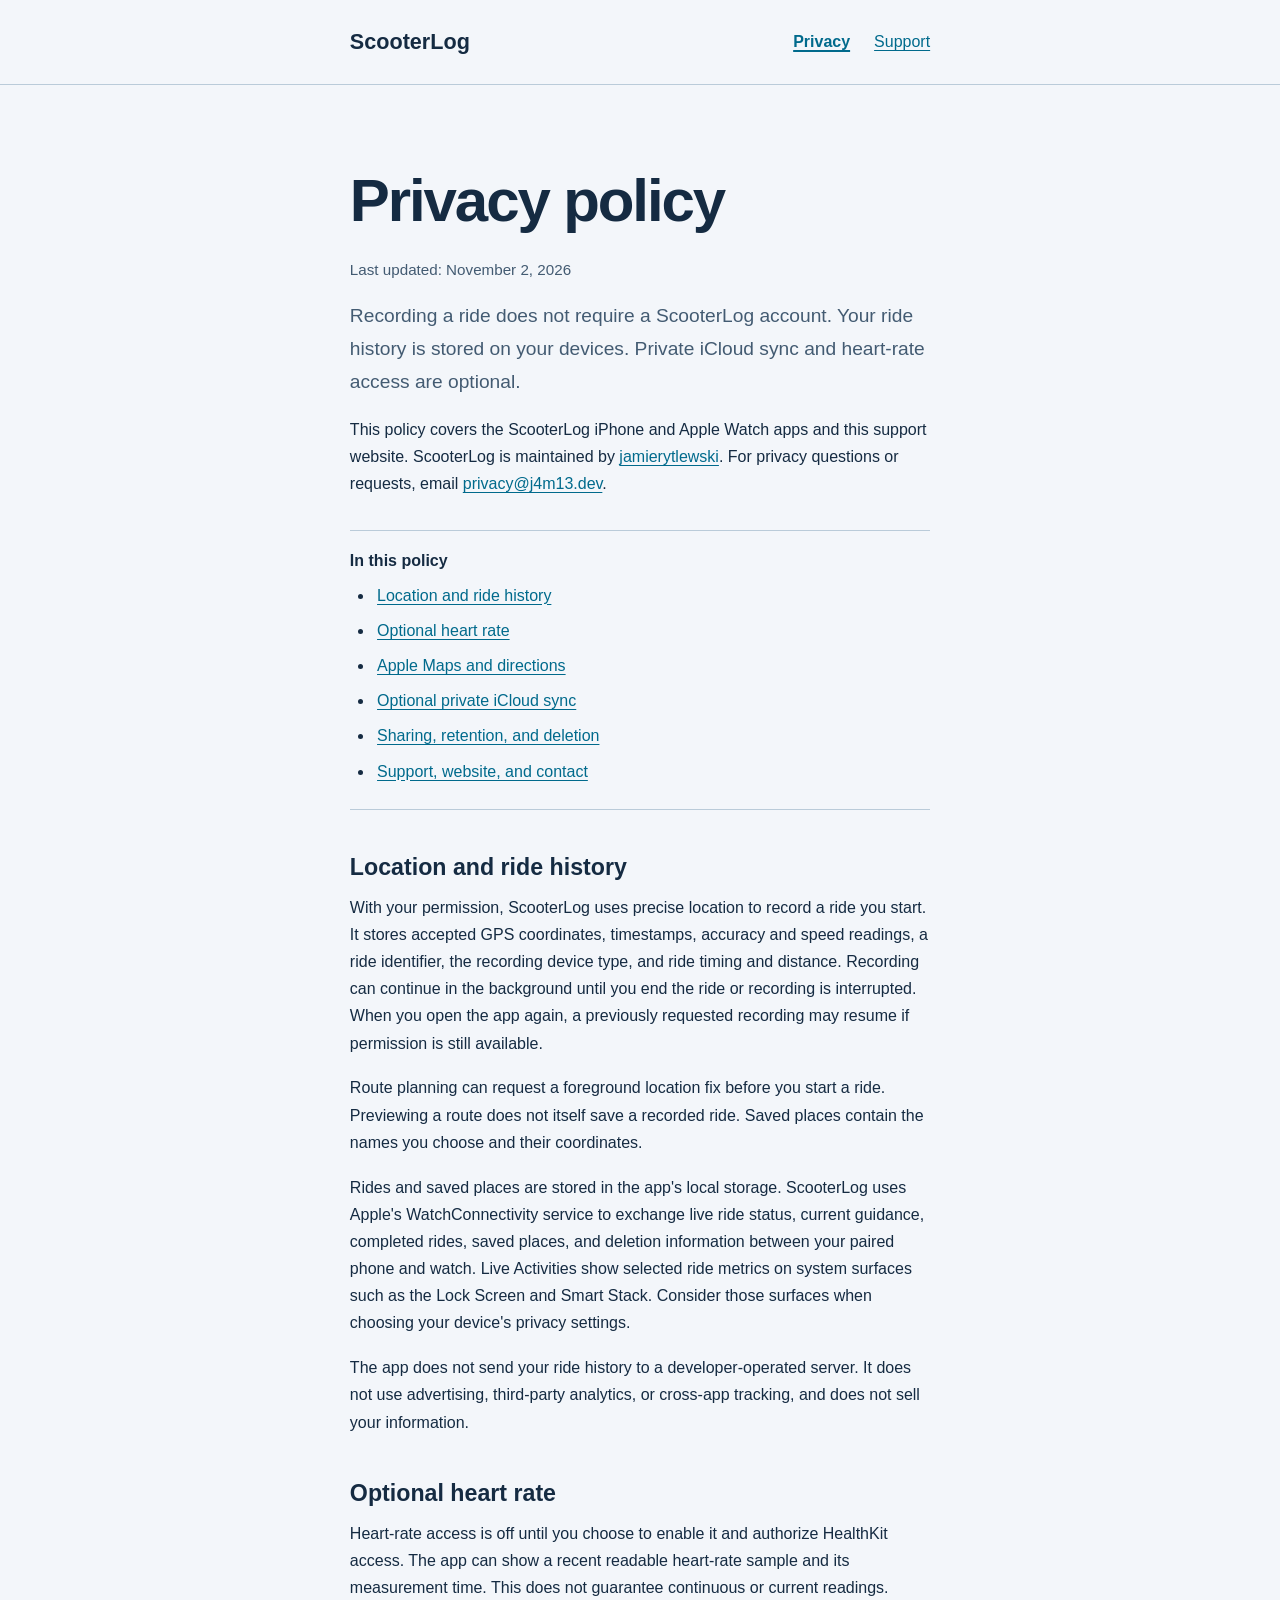
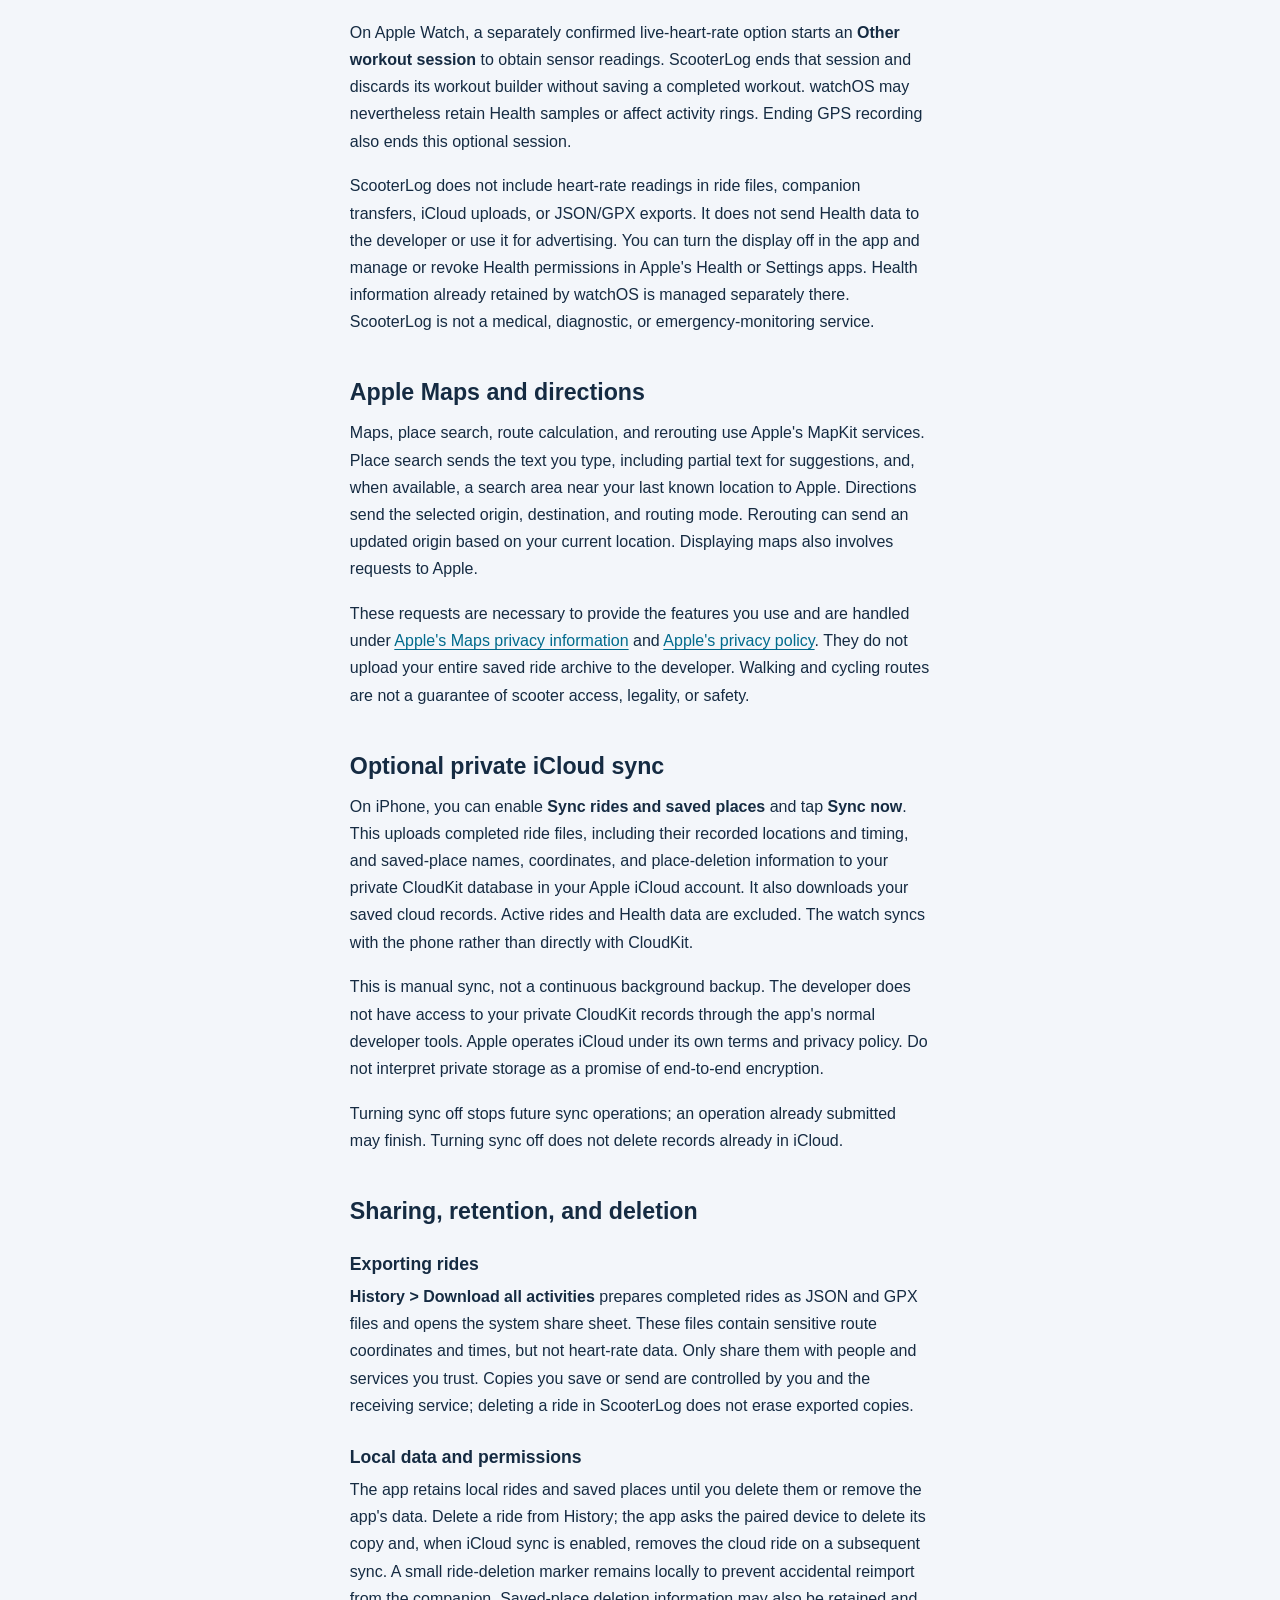
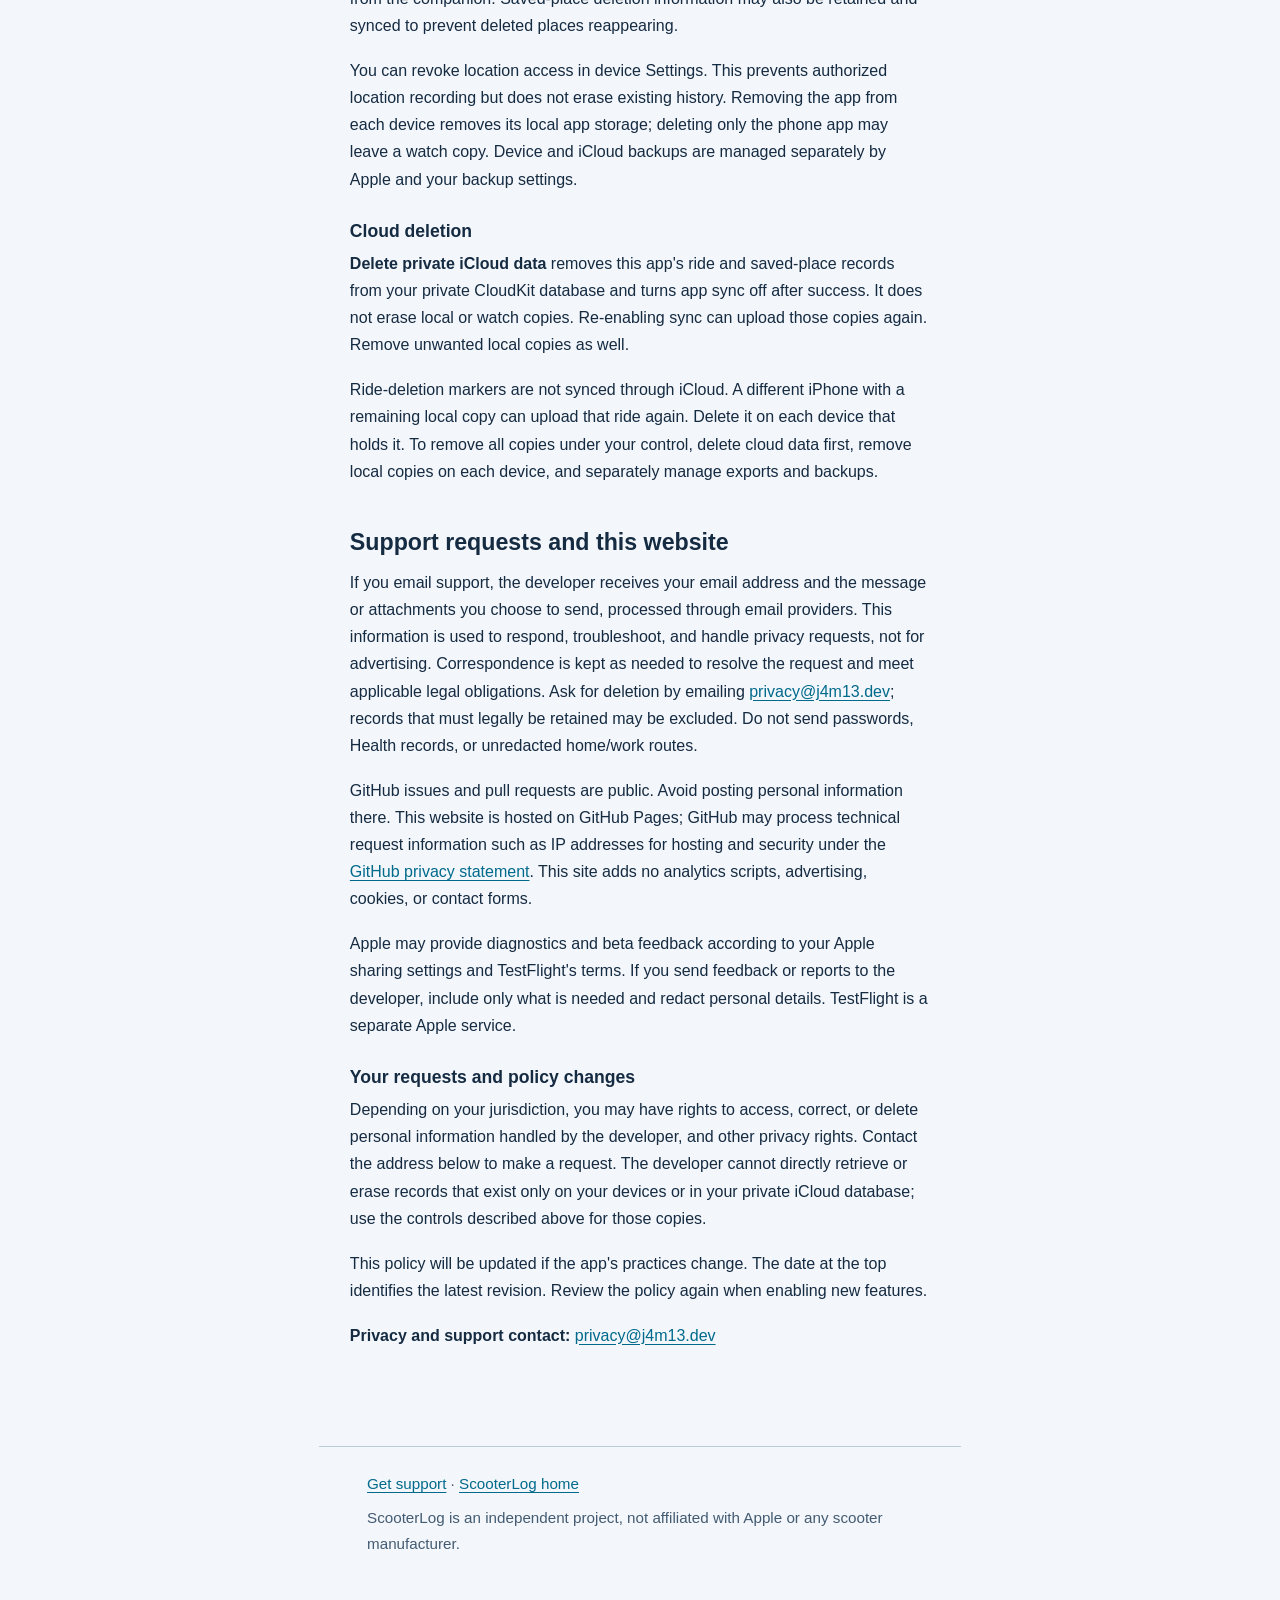
==== docs/privacy/index.html @ 21cbe698 "Add privacy and support site with MIT contribution guidance Co-authored-by: Copilot App <223556219+C" ====
<!doctype html>
<html lang="en">
<head>
  <meta charset="utf-8">
  <meta name="viewport" content="width=device-width, initial-scale=1">
  <meta name="description" content="How ScooterLog handles location, HealthKit, Apple Maps, optional private iCloud sync, and support requests.">
  <title>Privacy Policy — ScooterLog</title>
  <link rel="stylesheet" href="../styles.css">
</head>
<body>
  <a class="skip-link" href="#main">Skip to content</a>
  <header>
    <nav class="shell" aria-label="Main navigation">
      <a class="brand" href="../">ScooterLog</a>
      <a href="./" aria-current="page">Privacy</a>
      <a href="../support/">Support</a>
    </nav>
  </header>
  <main class="shell" id="main">
    <h1>Privacy policy</h1>
    <p class="updated">Last updated: November 2, 2026</p>
    <p class="lead">Recording a ride does not require a ScooterLog account. Your ride history is stored on your devices. Private iCloud sync and heart-rate access are optional.</p>
    <p>This policy covers the ScooterLog iPhone and Apple Watch apps and this support website. ScooterLog is maintained by <a href="https://github.com/jamierytlewski">jamierytlewski</a>. For privacy questions or requests, email <a href="mailto:privacy@j4m13.dev">privacy@j4m13.dev</a>.</p>
    <nav class="contents" aria-label="Policy sections">
      <p>In this policy</p>
      <ul>
        <li><a href="#location">Location and ride history</a></li>
        <li><a href="#health">Optional heart rate</a></li>
        <li><a href="#maps">Apple Maps and directions</a></li>
        <li><a href="#icloud">Optional private iCloud sync</a></li>
        <li><a href="#choices">Sharing, retention, and deletion</a></li>
        <li><a href="#contact">Support, website, and contact</a></li>
      </ul>
    </nav>

    <h2 id="location">Location and ride history</h2>
    <p>With your permission, ScooterLog uses precise location to record a ride you start. It stores accepted GPS coordinates, timestamps, accuracy and speed readings, a ride identifier, the recording device type, and ride timing and distance. Recording can continue in the background until you end the ride or recording is interrupted. When you open the app again, a previously requested recording may resume if permission is still available.</p>
    <p>Route planning can request a foreground location fix before you start a ride. Previewing a route does not itself save a recorded ride. Saved places contain the names you choose and their coordinates.</p>
    <p>Rides and saved places are stored in the app's local storage. ScooterLog uses Apple's WatchConnectivity service to exchange live ride status, current guidance, completed rides, saved places, and deletion information between your paired phone and watch. Live Activities show selected ride metrics on system surfaces such as the Lock Screen and Smart Stack. Consider those surfaces when choosing your device's privacy settings.</p>
    <p>The app does not send your ride history to a developer-operated server. It does not use advertising, third-party analytics, or cross-app tracking, and does not sell your information.</p>

    <h2 id="health">Optional heart rate</h2>
    <p>Heart-rate access is off until you choose to enable it and authorize HealthKit access. The app can show a recent readable heart-rate sample and its measurement time. This does not guarantee continuous or current readings.</p>
    <p>On Apple Watch, a separately confirmed live-heart-rate option starts an <strong>Other workout session</strong> to obtain sensor readings. ScooterLog ends that session and discards its workout builder without saving a completed workout. watchOS may nevertheless retain Health samples or affect activity rings. Ending GPS recording also ends this optional session.</p>
    <p>ScooterLog does not include heart-rate readings in ride files, companion transfers, iCloud uploads, or JSON/GPX exports. It does not send Health data to the developer or use it for advertising. You can turn the display off in the app and manage or revoke Health permissions in Apple's Health or Settings apps. Health information already retained by watchOS is managed separately there. ScooterLog is not a medical, diagnostic, or emergency-monitoring service.</p>

    <h2 id="maps">Apple Maps and directions</h2>
    <p>Maps, place search, route calculation, and rerouting use Apple's MapKit services. Place search sends the text you type, including partial text for suggestions, and, when available, a search area near your last known location to Apple. Directions send the selected origin, destination, and routing mode. Rerouting can send an updated origin based on your current location. Displaying maps also involves requests to Apple.</p>
    <p>These requests are necessary to provide the features you use and are handled under <a href="https://www.apple.com/legal/privacy/data/en/apple-maps/">Apple's Maps privacy information</a> and <a href="https://www.apple.com/legal/privacy/">Apple's privacy policy</a>. They do not upload your entire saved ride archive to the developer. Walking and cycling routes are not a guarantee of scooter access, legality, or safety.</p>

    <h2 id="icloud">Optional private iCloud sync</h2>
    <p>On iPhone, you can enable <strong>Sync rides and saved places</strong> and tap <strong>Sync now</strong>. This uploads completed ride files, including their recorded locations and timing, and saved-place names, coordinates, and place-deletion information to your private CloudKit database in your Apple iCloud account. It also downloads your saved cloud records. Active rides and Health data are excluded. The watch syncs with the phone rather than directly with CloudKit.</p>
    <p>This is manual sync, not a continuous background backup. The developer does not have access to your private CloudKit records through the app's normal developer tools. Apple operates iCloud under its own terms and privacy policy. Do not interpret private storage as a promise of end-to-end encryption.</p>
    <p>Turning sync off stops future sync operations; an operation already submitted may finish. Turning sync off does not delete records already in iCloud.</p>

    <h2 id="choices">Sharing, retention, and deletion</h2>
    <h3>Exporting rides</h3>
    <p><strong>History &gt; Download all activities</strong> prepares completed rides as JSON and GPX files and opens the system share sheet. These files contain sensitive route coordinates and times, but not heart-rate data. Only share them with people and services you trust. Copies you save or send are controlled by you and the receiving service; deleting a ride in ScooterLog does not erase exported copies.</p>
    <h3>Local data and permissions</h3>
    <p>The app retains local rides and saved places until you delete them or remove the app's data. Delete a ride from History; the app asks the paired device to delete its copy and, when iCloud sync is enabled, removes the cloud ride on a subsequent sync. A small ride-deletion marker remains locally to prevent accidental reimport from the companion. Saved-place deletion information may also be retained and synced to prevent deleted places reappearing.</p>
    <p>You can revoke location access in device Settings. This prevents authorized location recording but does not erase existing history. Removing the app from each device removes its local app storage; deleting only the phone app may leave a watch copy. Device and iCloud backups are managed separately by Apple and your backup settings.</p>
    <h3>Cloud deletion</h3>
    <p><strong>Delete private iCloud data</strong> removes this app's ride and saved-place records from your private CloudKit database and turns app sync off after success. It does not erase local or watch copies. Re-enabling sync can upload those copies again. Remove unwanted local copies as well.</p>
    <p>Ride-deletion markers are not synced through iCloud. A different iPhone with a remaining local copy can upload that ride again. Delete it on each device that holds it. To remove all copies under your control, delete cloud data first, remove local copies on each device, and separately manage exports and backups.</p>

    <h2 id="contact">Support requests and this website</h2>
    <p>If you email support, the developer receives your email address and the message or attachments you choose to send, processed through email providers. This information is used to respond, troubleshoot, and handle privacy requests, not for advertising. Correspondence is kept as needed to resolve the request and meet applicable legal obligations. Ask for deletion by emailing <a href="mailto:privacy@j4m13.dev">privacy@j4m13.dev</a>; records that must legally be retained may be excluded. Do not send passwords, Health records, or unredacted home/work routes.</p>
    <p>GitHub issues and pull requests are public. Avoid posting personal information there. This website is hosted on GitHub Pages; GitHub may process technical request information such as IP addresses for hosting and security under the <a href="https://docs.github.com/en/site-policy/privacy-policies/github-general-privacy-statement">GitHub privacy statement</a>. This site adds no analytics scripts, advertising, cookies, or contact forms.</p>
    <p>Apple may provide diagnostics and beta feedback according to your Apple sharing settings and TestFlight's terms. If you send feedback or reports to the developer, include only what is needed and redact personal details. TestFlight is a separate Apple service.</p>
    <h3>Your requests and policy changes</h3>
    <p>Depending on your jurisdiction, you may have rights to access, correct, or delete personal information handled by the developer, and other privacy rights. Contact the address below to make a request. The developer cannot directly retrieve or erase records that exist only on your devices or in your private iCloud database; use the controls described above for those copies.</p>
    <p>This policy will be updated if the app's practices change. The date at the top identifies the latest revision. Review the policy again when enabling new features.</p>
    <p><strong>Privacy and support contact:</strong> <a href="mailto:privacy@j4m13.dev">privacy@j4m13.dev</a></p>
  </main>
  <footer class="shell">
    <p><a href="../support/">Get support</a> · <a href="../">ScooterLog home</a></p>
    <p>ScooterLog is an independent project, not affiliated with Apple or any scooter manufacturer.</p>
  </footer>
</body>
</html>
---- docs/styles.css ----
:root {
  color-scheme: light dark;
  --canvas: #f3f6fa;
  --ink: #152b42;
  --muted: #435b72;
  --accent: #006a8c;
  --rule: #bacbd9;
  --focus: #006a8c;
  font-family: -apple-system, BlinkMacSystemFont, "Segoe UI", sans-serif;
}

* { box-sizing: border-box; }
body { margin: 0; background: var(--canvas); color: var(--ink); line-height: 1.7; }
a { color: var(--accent); text-underline-offset: 0.2em; overflow-wrap: anywhere; }
a:hover { text-decoration-thickness: 0.15em; }
a:focus-visible { outline: 3px solid var(--focus); outline-offset: 5px; border-radius: 2px; }
.skip-link { position: absolute; top: -6rem; left: 1rem; padding: 0.75rem; background: var(--canvas); }
.skip-link:focus { top: 0.5rem; }
.shell { max-width: 76ch; margin-inline: auto; padding-inline: clamp(1.25rem, 5vw, 3rem); }
header { border-bottom: 1px solid var(--rule); }
header nav { display: flex; flex-wrap: wrap; align-items: center; gap: 0.25rem 1.5rem; padding-block: 1.25rem; }
header nav a { display: inline-flex; align-items: center; min-height: 44px; }
.brand { color: var(--ink); font-size: 1.35rem; font-weight: 750; text-decoration: none; margin-right: auto; }
header nav [aria-current="page"] { font-weight: 700; text-decoration-thickness: 0.15em; }
main { padding-block: clamp(2.5rem, 7vw, 5rem); }
h1, h2, h3 { line-height: 1.2; text-wrap: balance; }
h1 { font-size: clamp(2.25rem, 7vw, 3.75rem); letter-spacing: -0.035em; margin: 0 0 1.25rem; }
h2 { font-size: 1.45rem; margin: 2.75rem 0 0.75rem; }
h3 { font-size: 1.1rem; margin: 1.75rem 0 0.5rem; }
p, ul, ol { margin: 0 0 1.1rem; }
ul, ol { padding-left: 1.5rem; }
li { margin-block: 0.5rem; padding-left: 0.2rem; }
.lead { font-size: 1.2rem; color: var(--muted); }
.updated, footer { font-size: 0.95rem; color: var(--muted); }
.contents { padding-block: 1rem; border-block: 1px solid var(--rule); margin-block: 2rem; }
.contents p { margin-bottom: 0.5rem; font-weight: 650; }
.contents ul { margin-bottom: 0; }
.resources { list-style: none; padding: 0; margin-top: 2.5rem; border-top: 1px solid var(--rule); }
.resources li { padding: 1.5rem 0; margin: 0; border-bottom: 1px solid var(--rule); }
.resources a { font-size: 1.35rem; font-weight: 650; }
.resources p { margin: 0.4rem 0 0; color: var(--muted); }
footer { border-top: 1px solid var(--rule); padding-block: 1.5rem 2.5rem; }
footer p { margin-bottom: 0.5rem; }

@media (prefers-color-scheme: dark) {
  :root {
    --canvas: #071321;
    --ink: #edf4fa;
    --muted: #b6cadd;
    --accent: #63dcf5;
    --rule: #3a526a;
    --focus: #63dcf5;
  }
}
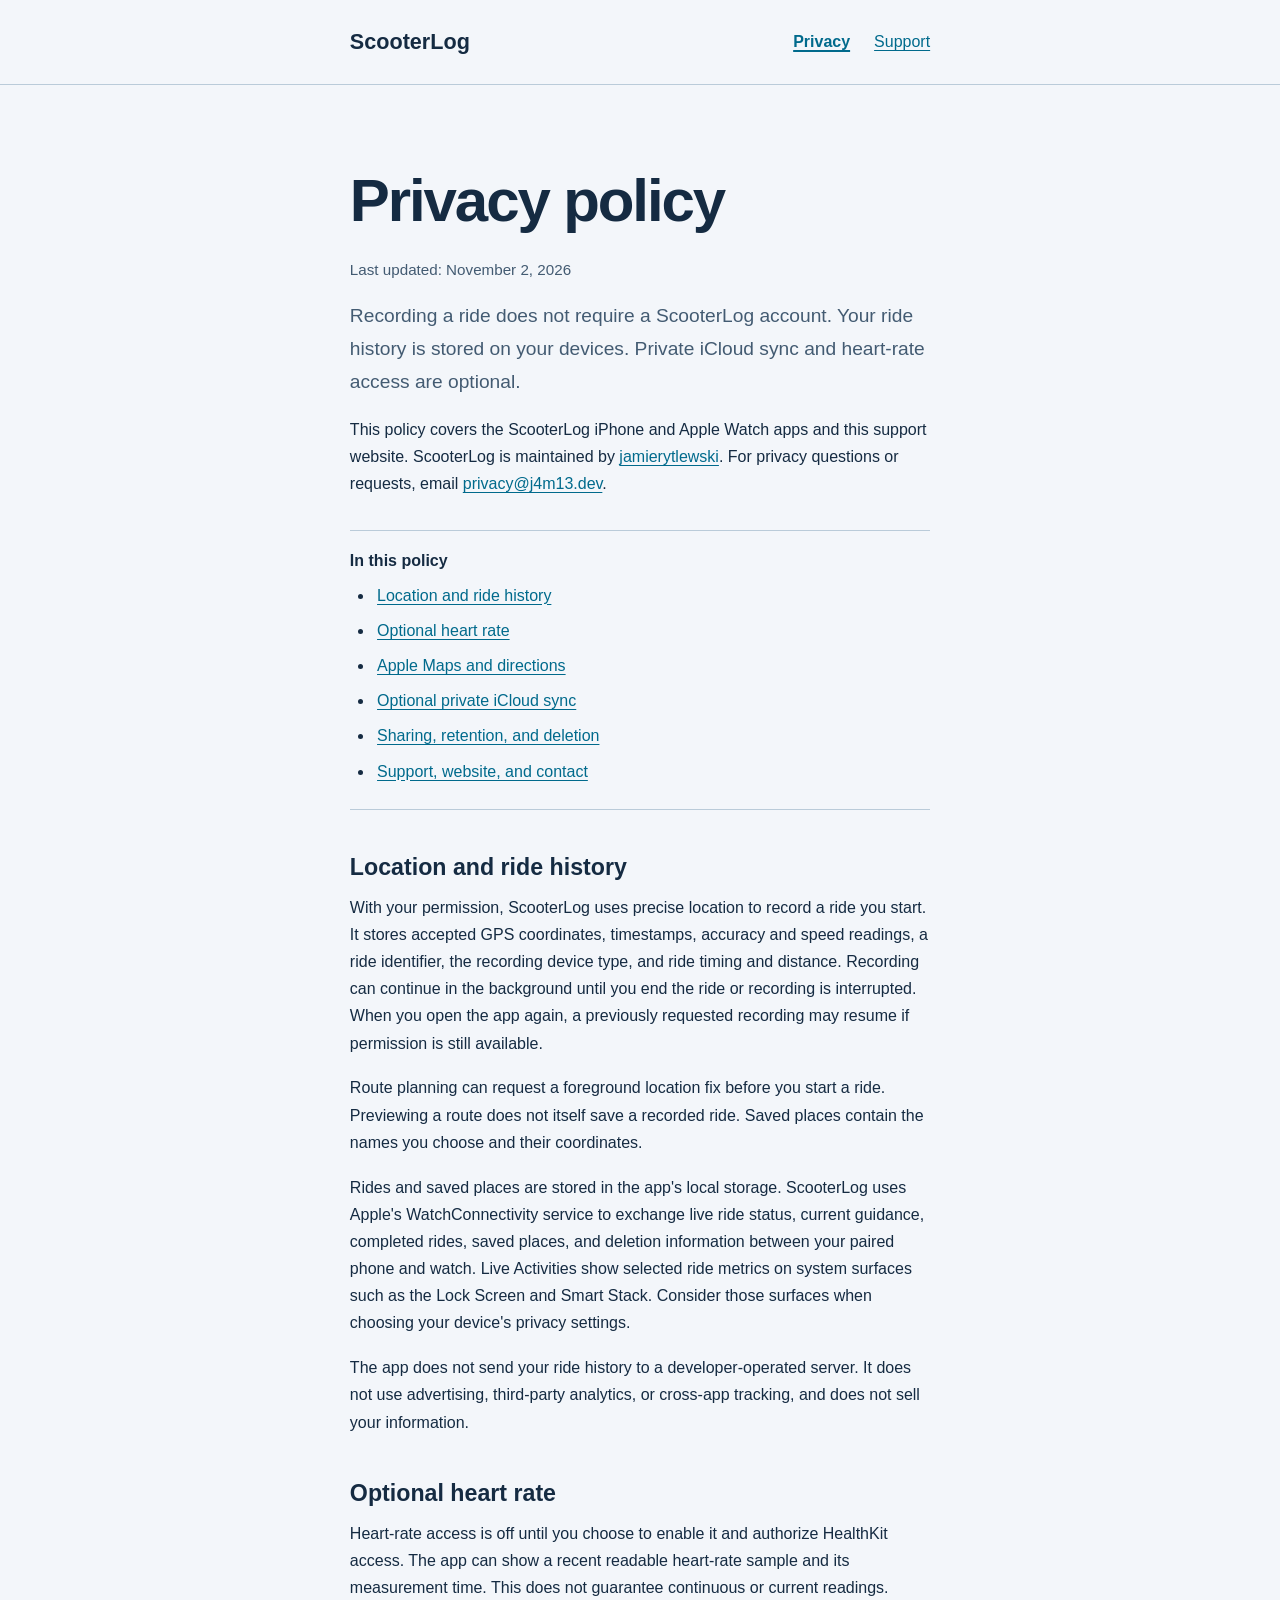
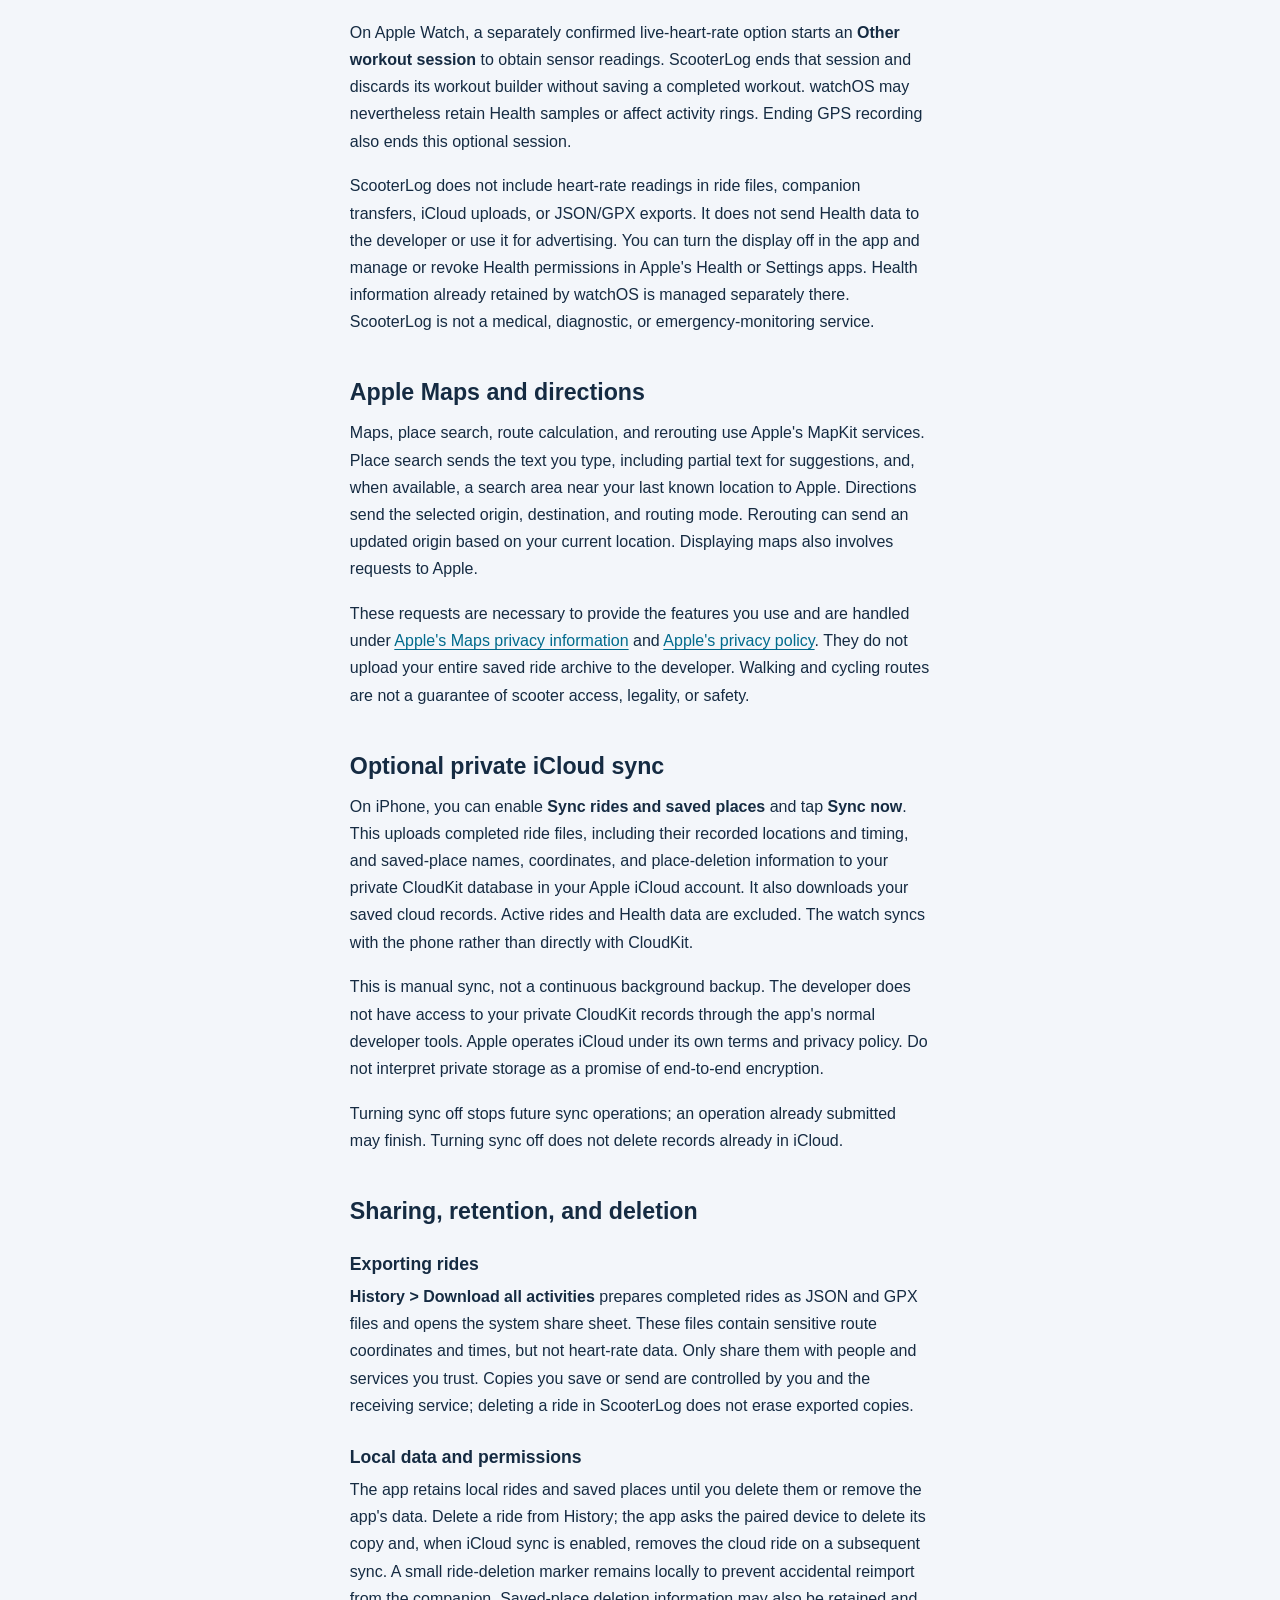
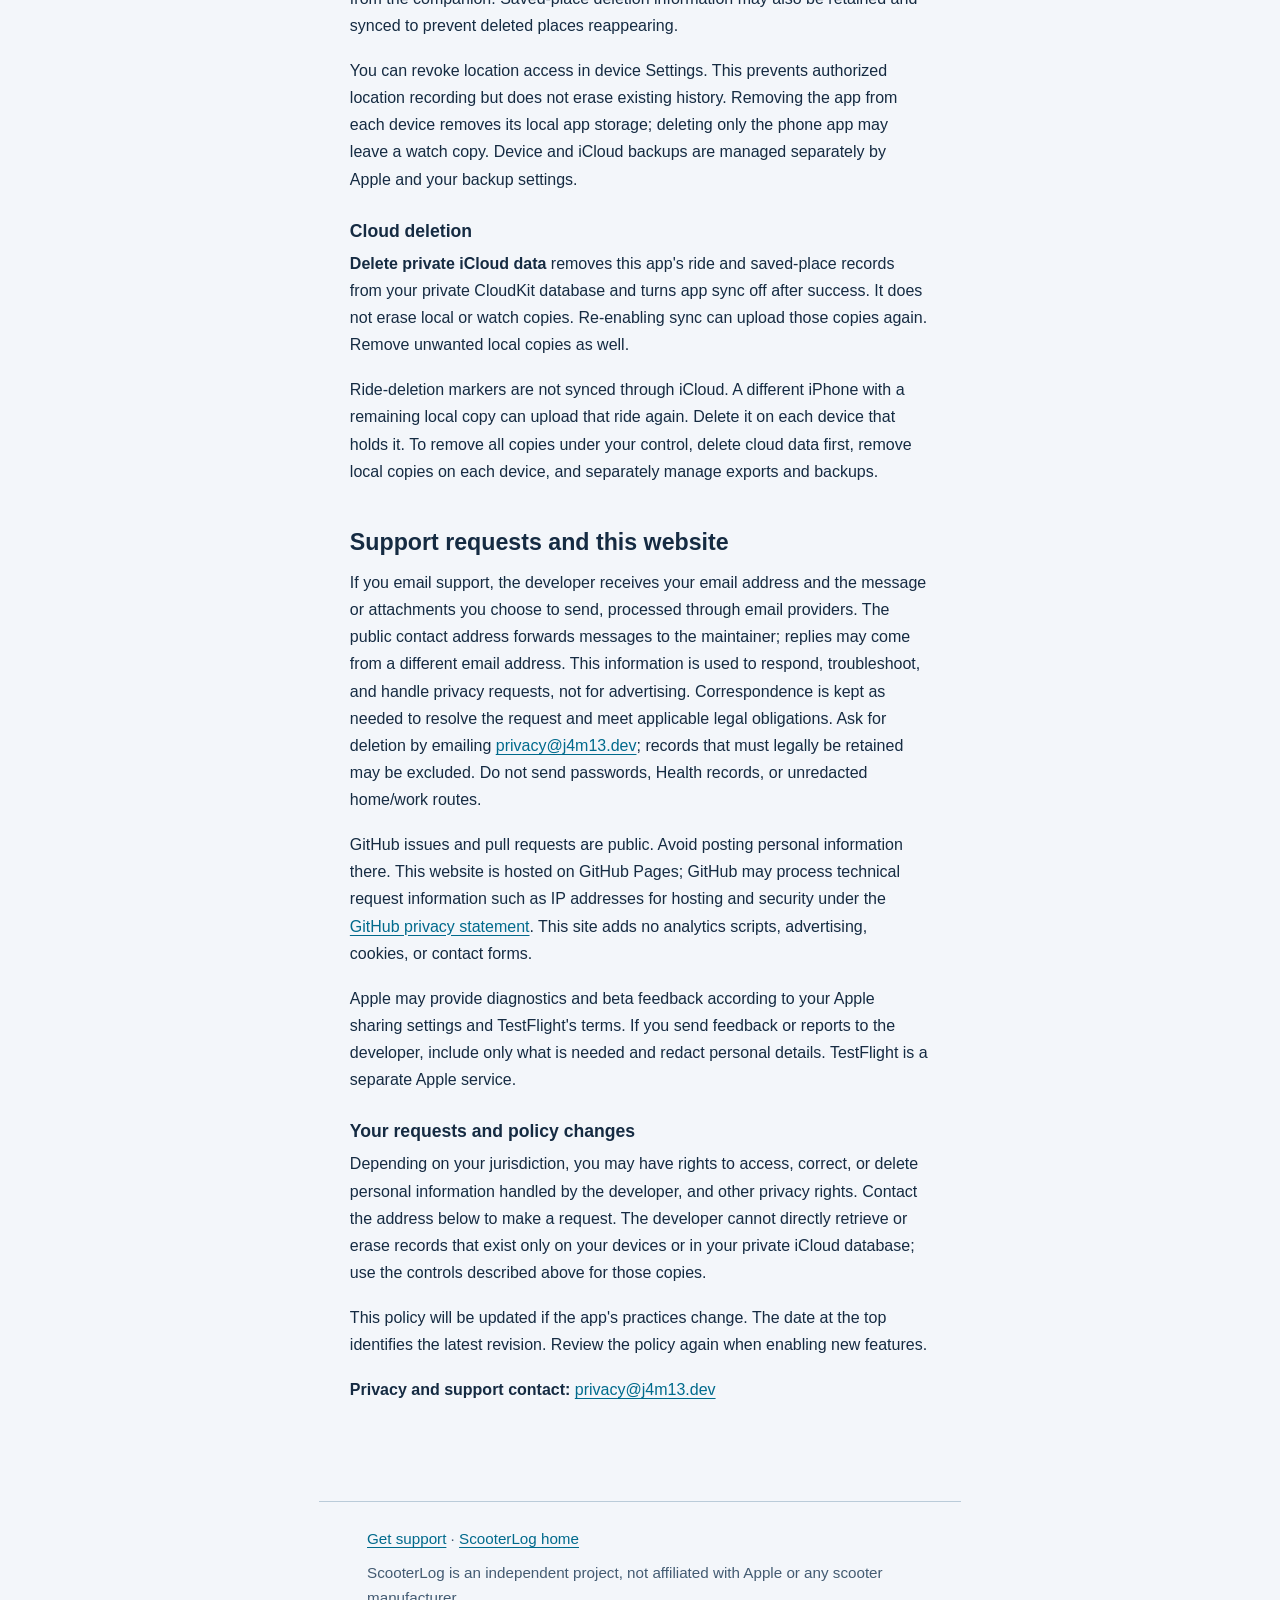
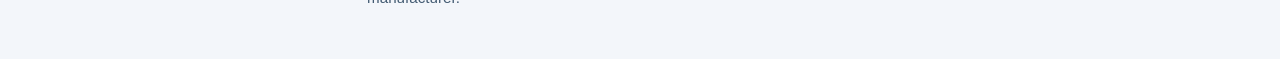
==== commit af3462e4: "Clarify support email forwarding and replies Co-authored-by: Copilot App <223556219+Copilot@users.no" ====
--- a/docs/privacy/index.html
+++ b/docs/privacy/index.html
@@ -64,7 +64,7 @@
     <p>Ride-deletion markers are not synced through iCloud. A different iPhone with a remaining local copy can upload that ride again. Delete it on each device that holds it. To remove all copies under your control, delete cloud data first, remove local copies on each device, and separately manage exports and backups.</p>
 
     <h2 id="contact">Support requests and this website</h2>
-    <p>If you email support, the developer receives your email address and the message or attachments you choose to send, processed through email providers. This information is used to respond, troubleshoot, and handle privacy requests, not for advertising. Correspondence is kept as needed to resolve the request and meet applicable legal obligations. Ask for deletion by emailing <a href="mailto:privacy@j4m13.dev">privacy@j4m13.dev</a>; records that must legally be retained may be excluded. Do not send passwords, Health records, or unredacted home/work routes.</p>
+    <p>If you email support, the developer receives your email address and the message or attachments you choose to send, processed through email providers. The public contact address forwards messages to the maintainer; replies may come from a different email address. This information is used to respond, troubleshoot, and handle privacy requests, not for advertising. Correspondence is kept as needed to resolve the request and meet applicable legal obligations. Ask for deletion by emailing <a href="mailto:privacy@j4m13.dev">privacy@j4m13.dev</a>; records that must legally be retained may be excluded. Do not send passwords, Health records, or unredacted home/work routes.</p>
     <p>GitHub issues and pull requests are public. Avoid posting personal information there. This website is hosted on GitHub Pages; GitHub may process technical request information such as IP addresses for hosting and security under the <a href="https://docs.github.com/en/site-policy/privacy-policies/github-general-privacy-statement">GitHub privacy statement</a>. This site adds no analytics scripts, advertising, cookies, or contact forms.</p>
     <p>Apple may provide diagnostics and beta feedback according to your Apple sharing settings and TestFlight's terms. If you send feedback or reports to the developer, include only what is needed and redact personal details. TestFlight is a separate Apple service.</p>
     <h3>Your requests and policy changes</h3>
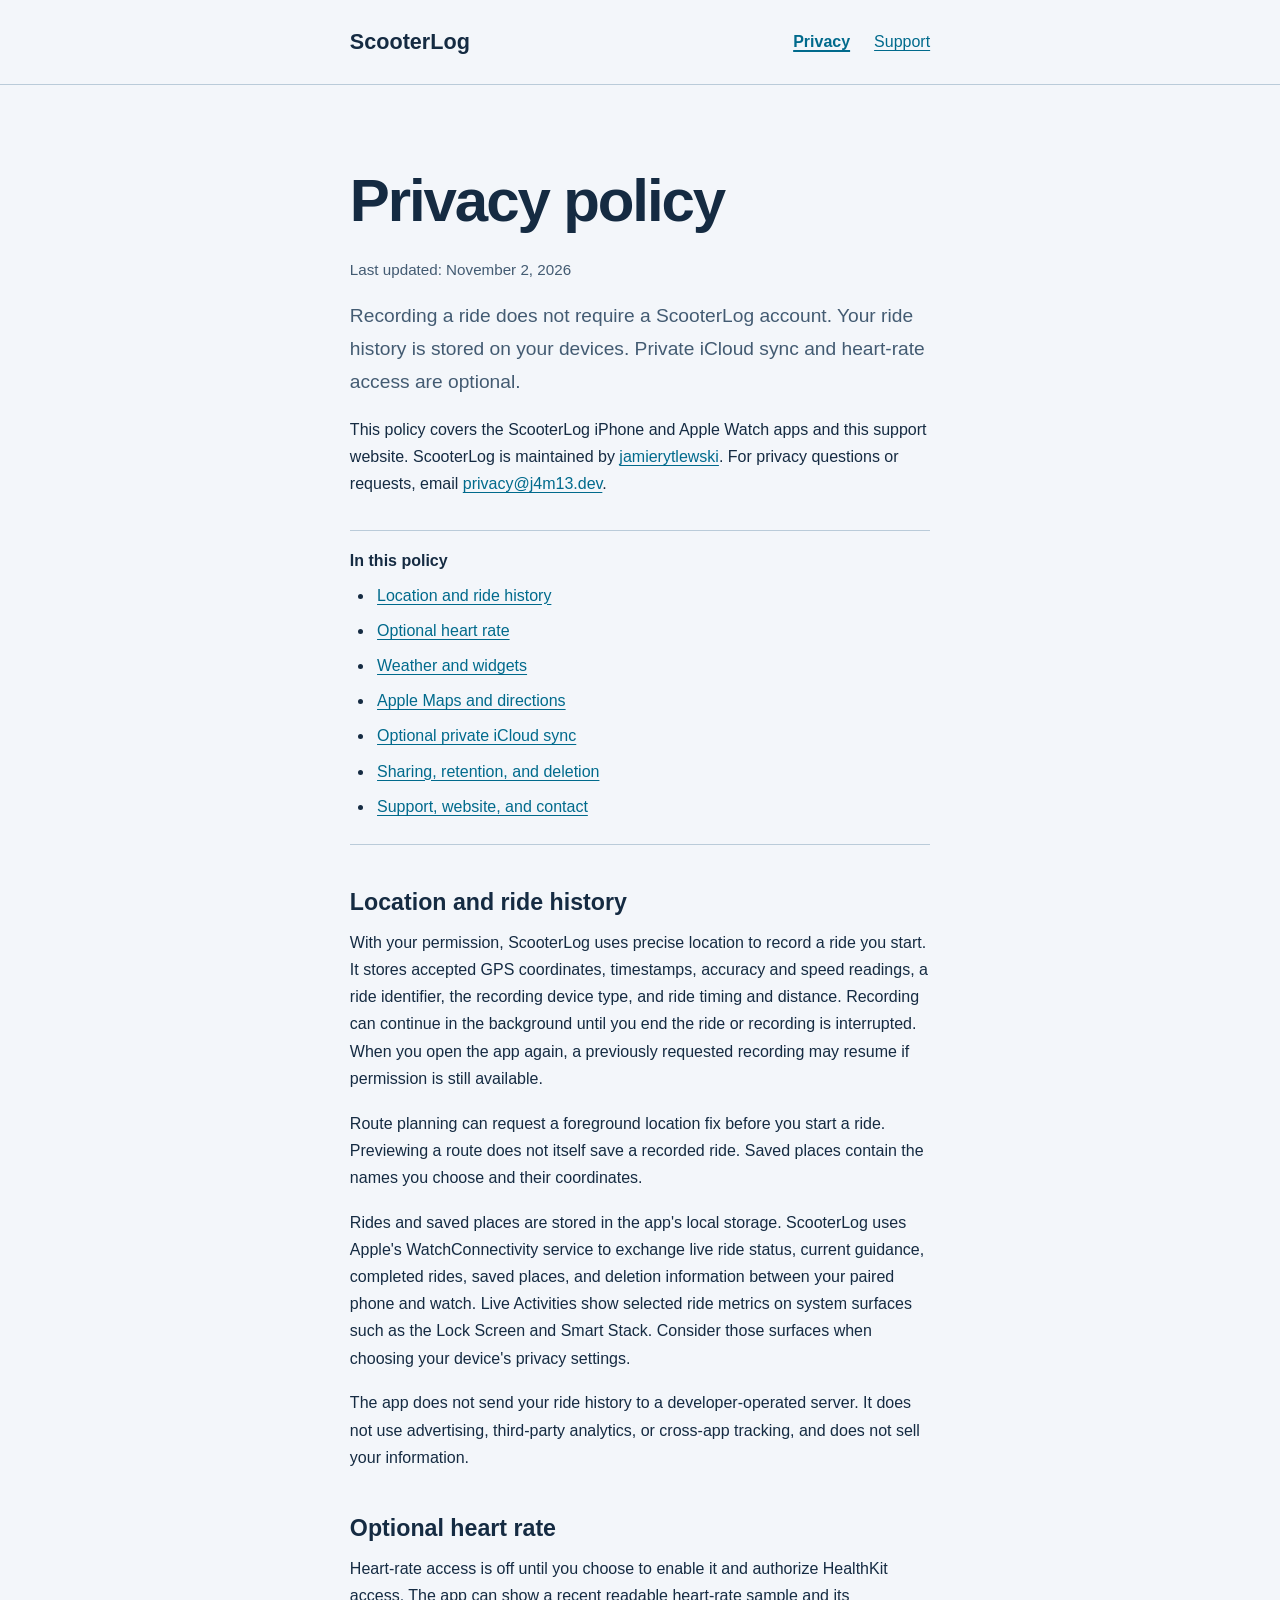
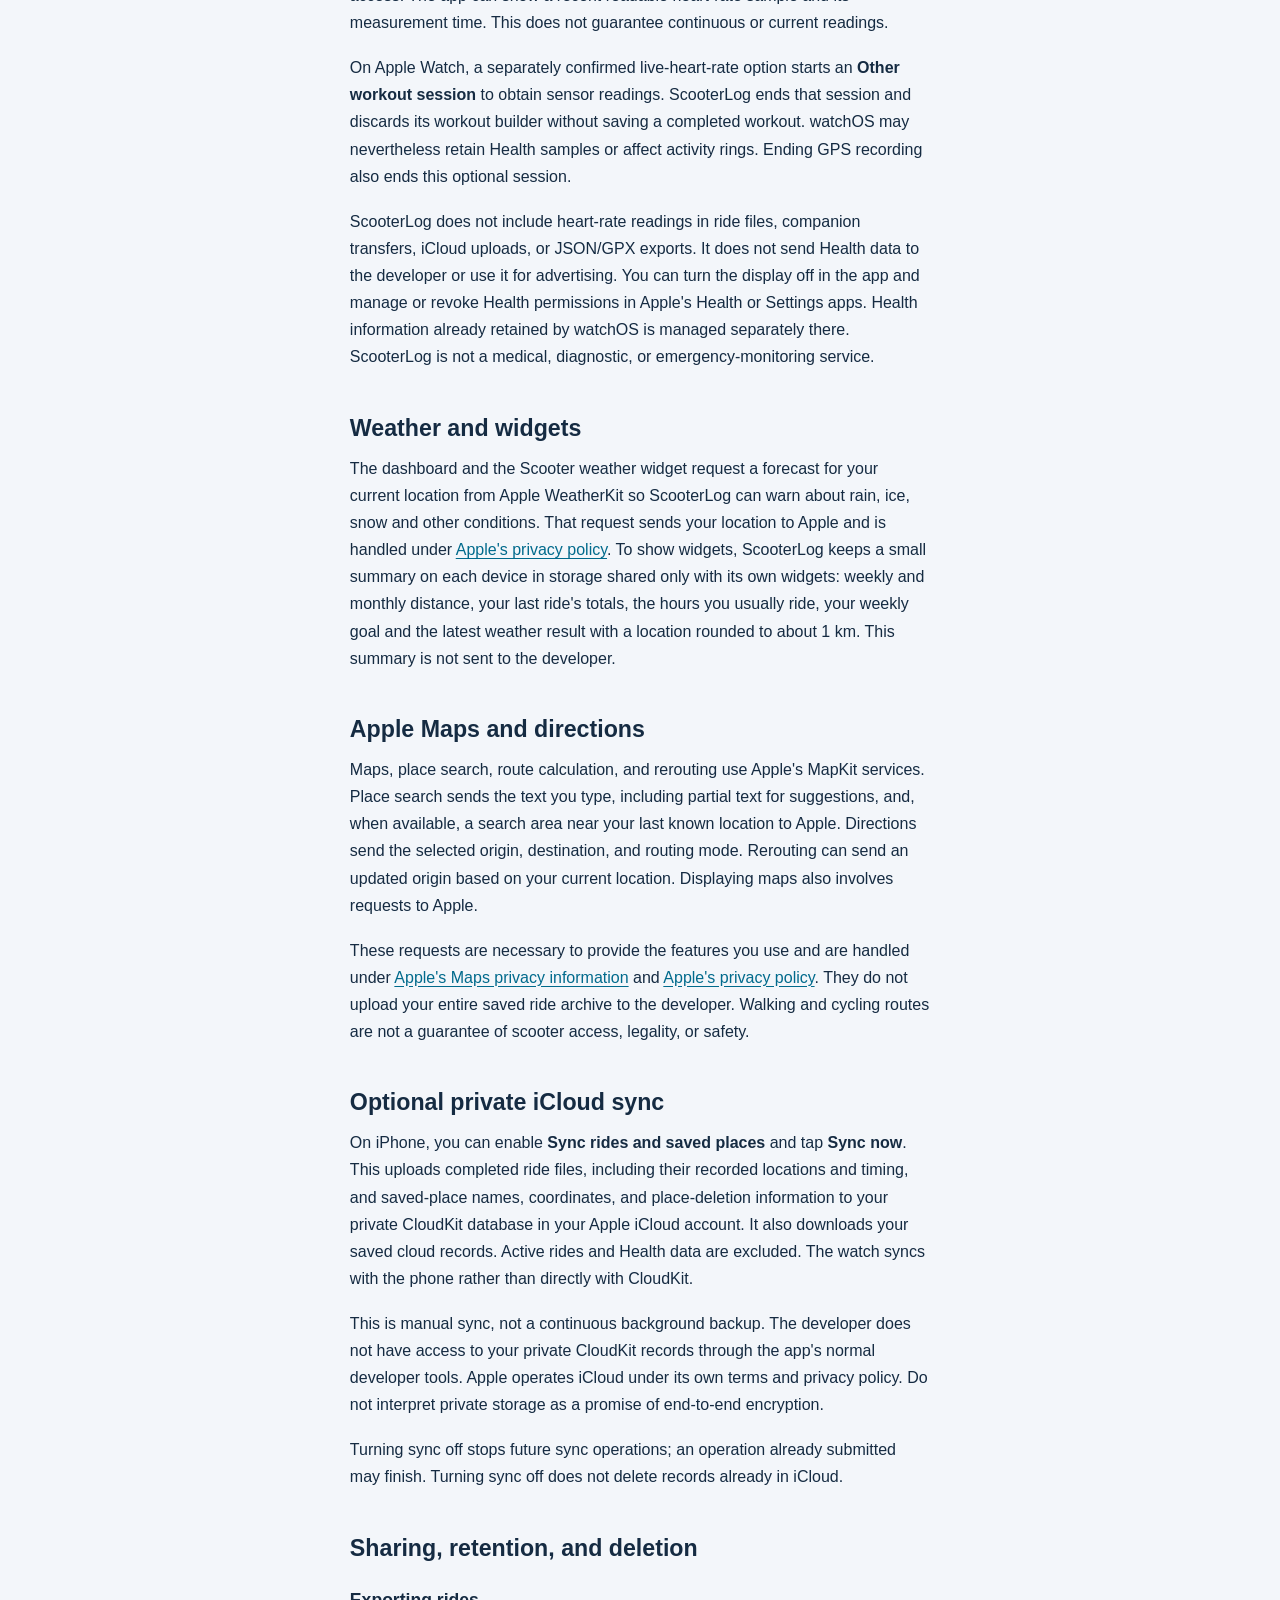
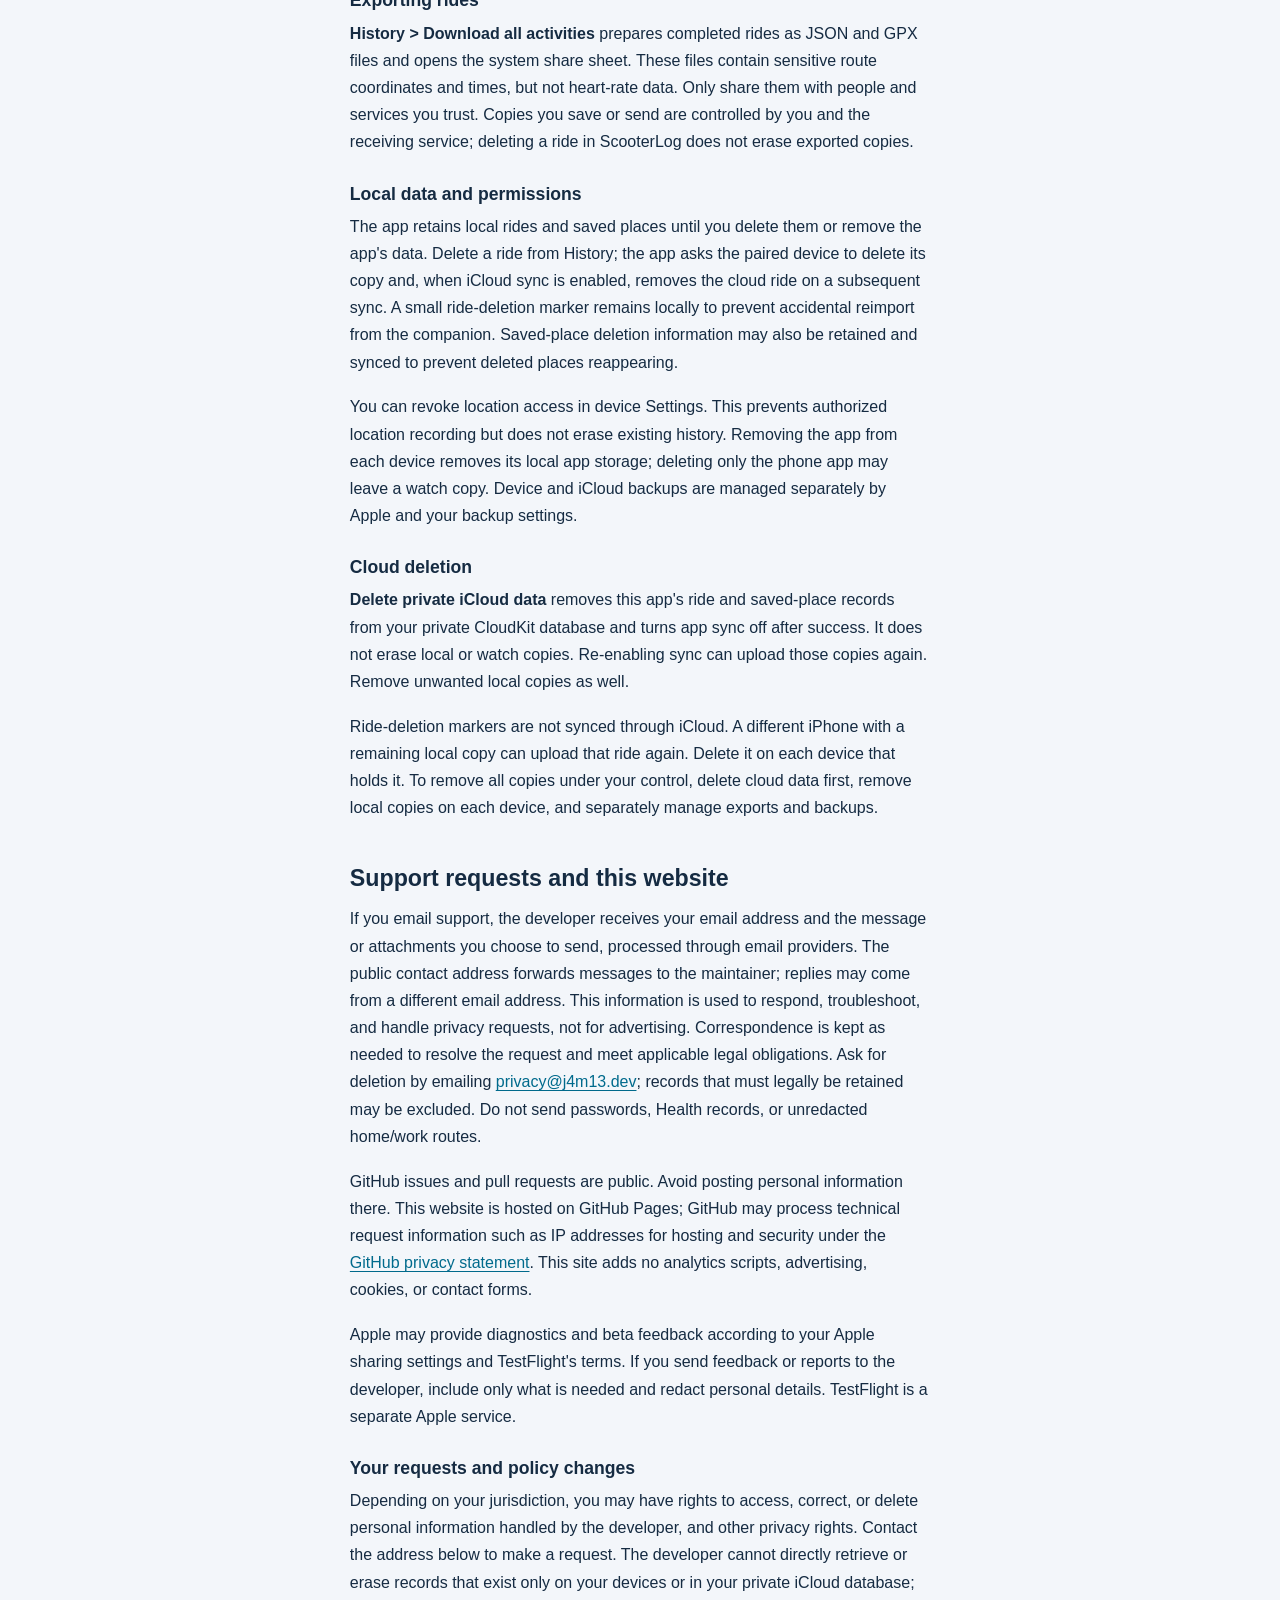
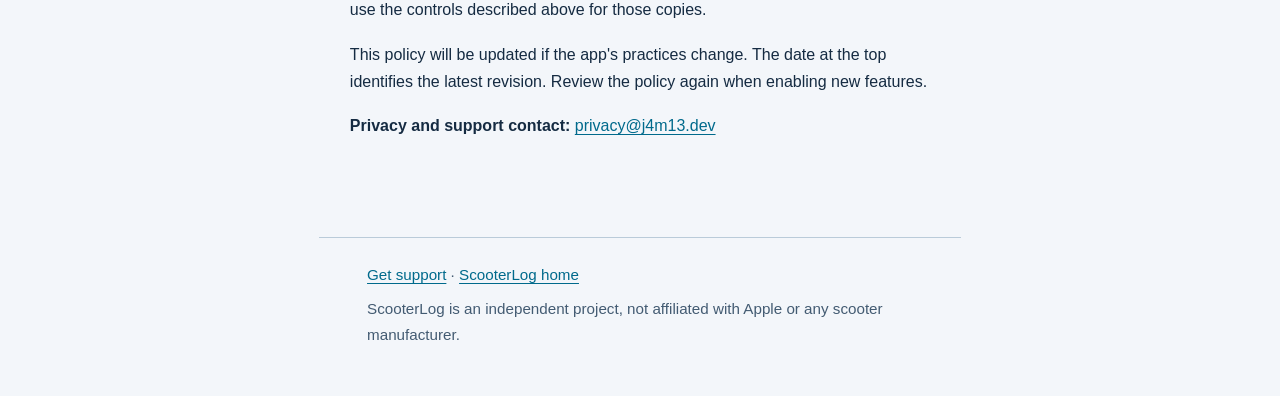
==== commit 3cbc55a2: "Add tab bar, Smart Stack widgets, ride weather, and Watch toolbar controls - iPhone: tab bar (Ride, " ====
--- a/docs/privacy/index.html
+++ b/docs/privacy/index.html
@@ -26,6 +26,7 @@
       <ul>
         <li><a href="#location">Location and ride history</a></li>
         <li><a href="#health">Optional heart rate</a></li>
+        <li><a href="#weather">Weather and widgets</a></li>
         <li><a href="#maps">Apple Maps and directions</a></li>
         <li><a href="#icloud">Optional private iCloud sync</a></li>
         <li><a href="#choices">Sharing, retention, and deletion</a></li>
@@ -43,6 +44,9 @@
     <p>Heart-rate access is off until you choose to enable it and authorize HealthKit access. The app can show a recent readable heart-rate sample and its measurement time. This does not guarantee continuous or current readings.</p>
     <p>On Apple Watch, a separately confirmed live-heart-rate option starts an <strong>Other workout session</strong> to obtain sensor readings. ScooterLog ends that session and discards its workout builder without saving a completed workout. watchOS may nevertheless retain Health samples or affect activity rings. Ending GPS recording also ends this optional session.</p>
     <p>ScooterLog does not include heart-rate readings in ride files, companion transfers, iCloud uploads, or JSON/GPX exports. It does not send Health data to the developer or use it for advertising. You can turn the display off in the app and manage or revoke Health permissions in Apple's Health or Settings apps. Health information already retained by watchOS is managed separately there. ScooterLog is not a medical, diagnostic, or emergency-monitoring service.</p>
+
+    <h2 id="weather">Weather and widgets</h2>
+    <p>The dashboard and the Scooter weather widget request a forecast for your current location from Apple WeatherKit so ScooterLog can warn about rain, ice, snow and other conditions. That request sends your location to Apple and is handled under <a href="https://www.apple.com/legal/privacy/">Apple's privacy policy</a>. To show widgets, ScooterLog keeps a small summary on each device in storage shared only with its own widgets: weekly and monthly distance, your last ride's totals, the hours you usually ride, your weekly goal and the latest weather result with a location rounded to about 1 km. This summary is not sent to the developer.</p>
 
     <h2 id="maps">Apple Maps and directions</h2>
     <p>Maps, place search, route calculation, and rerouting use Apple's MapKit services. Place search sends the text you type, including partial text for suggestions, and, when available, a search area near your last known location to Apple. Directions send the selected origin, destination, and routing mode. Rerouting can send an updated origin based on your current location. Displaying maps also involves requests to Apple.</p>
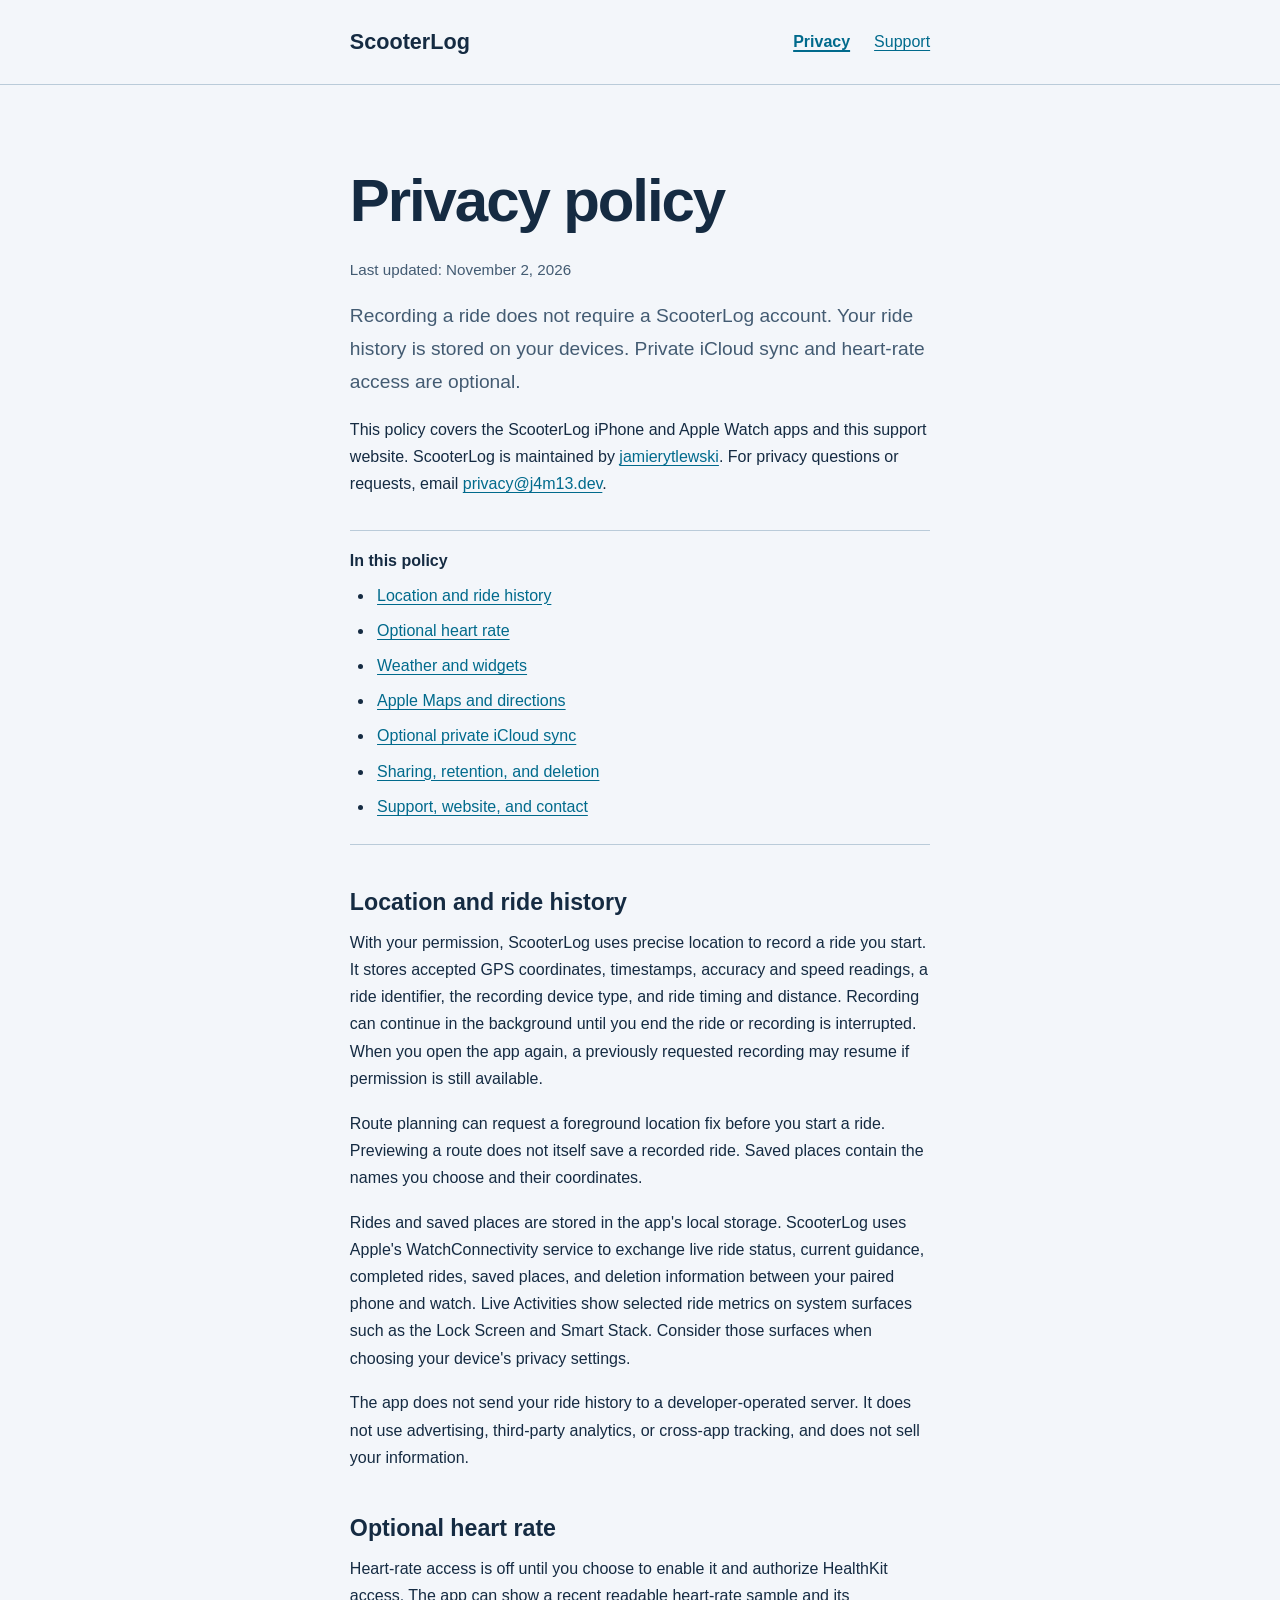
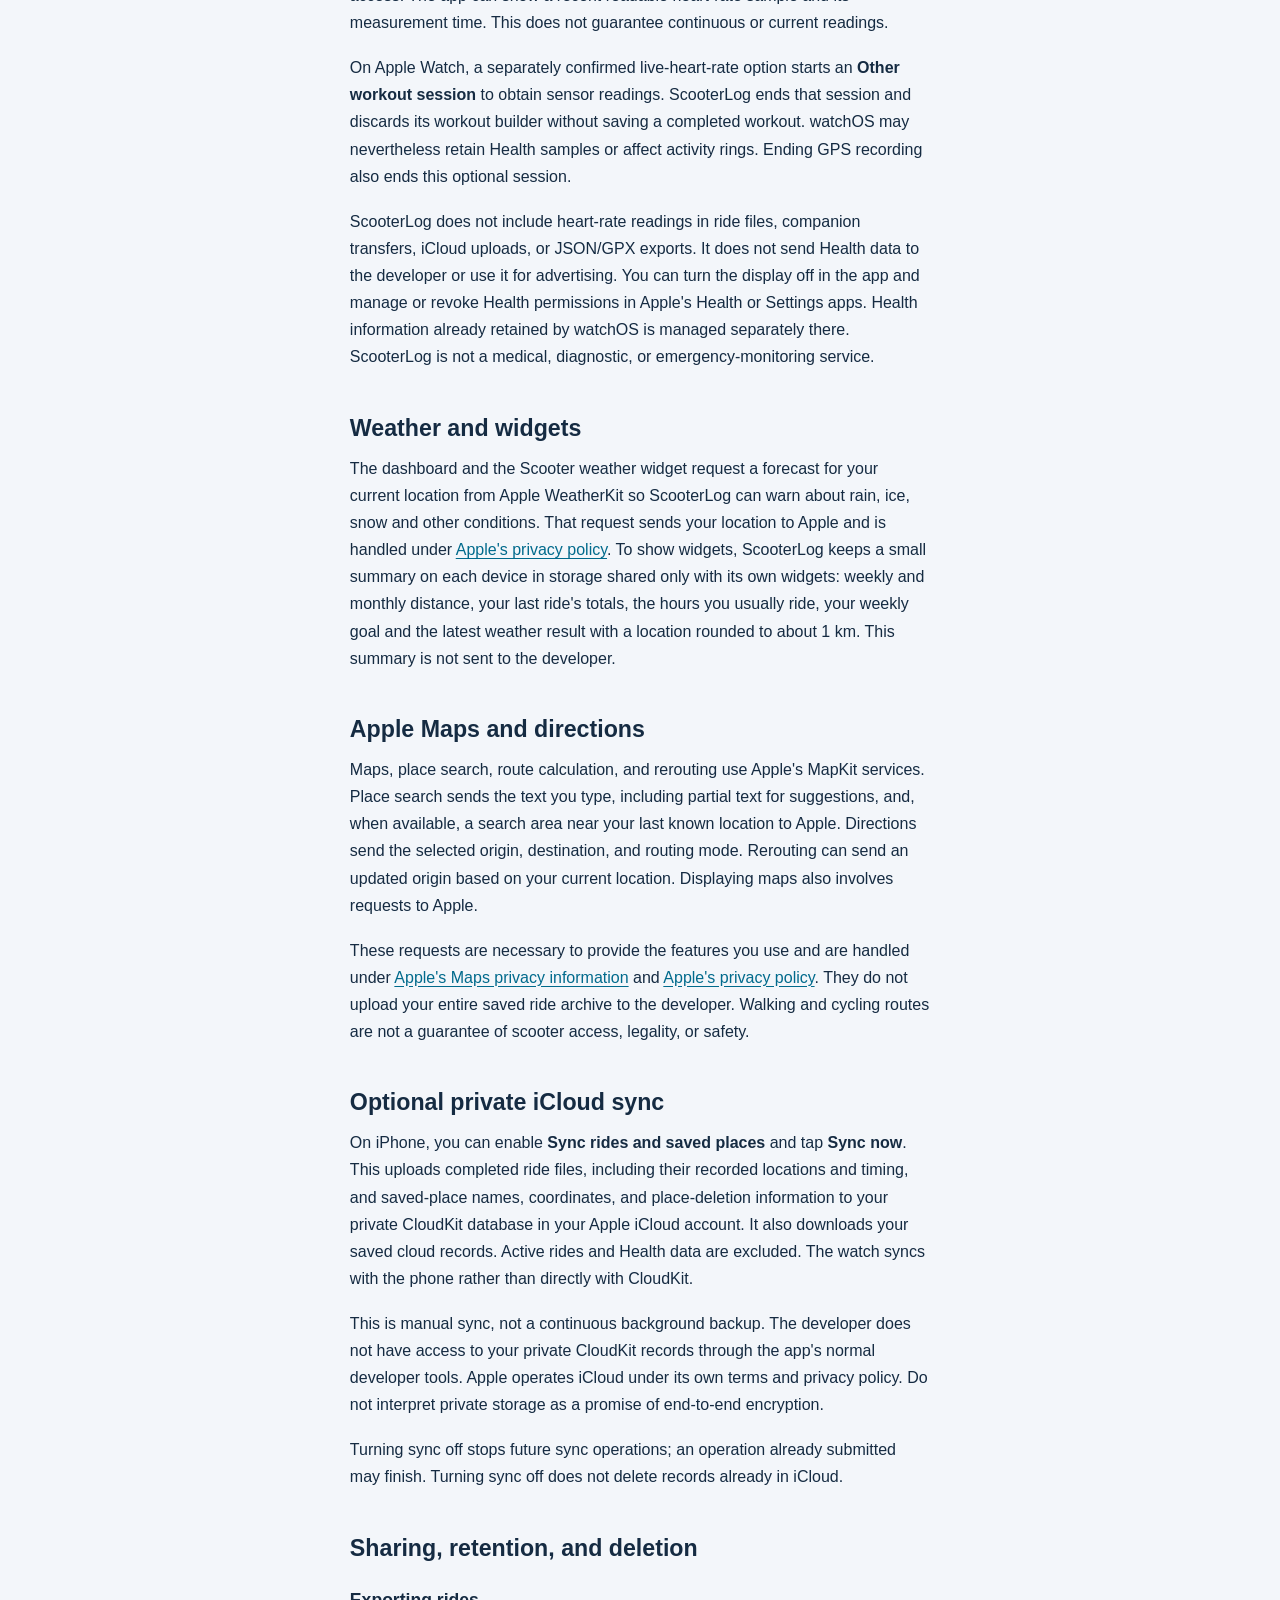
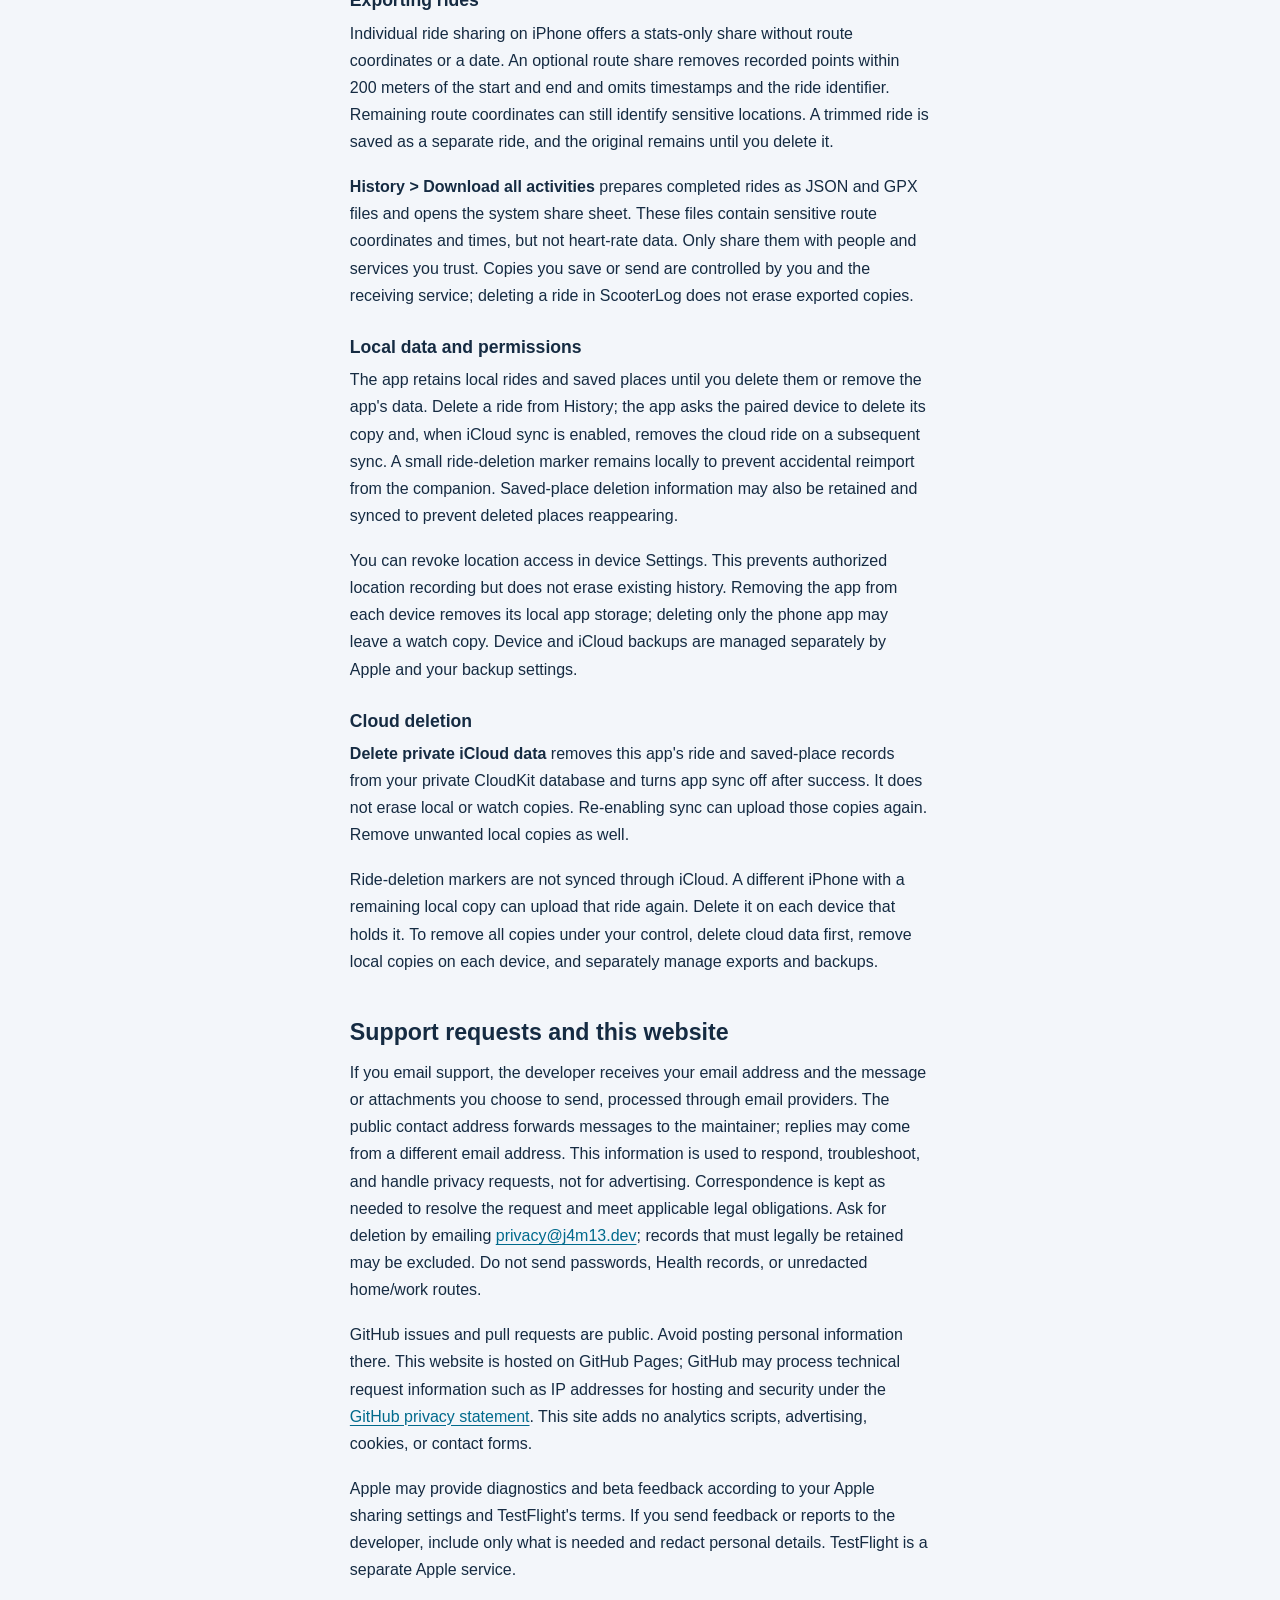
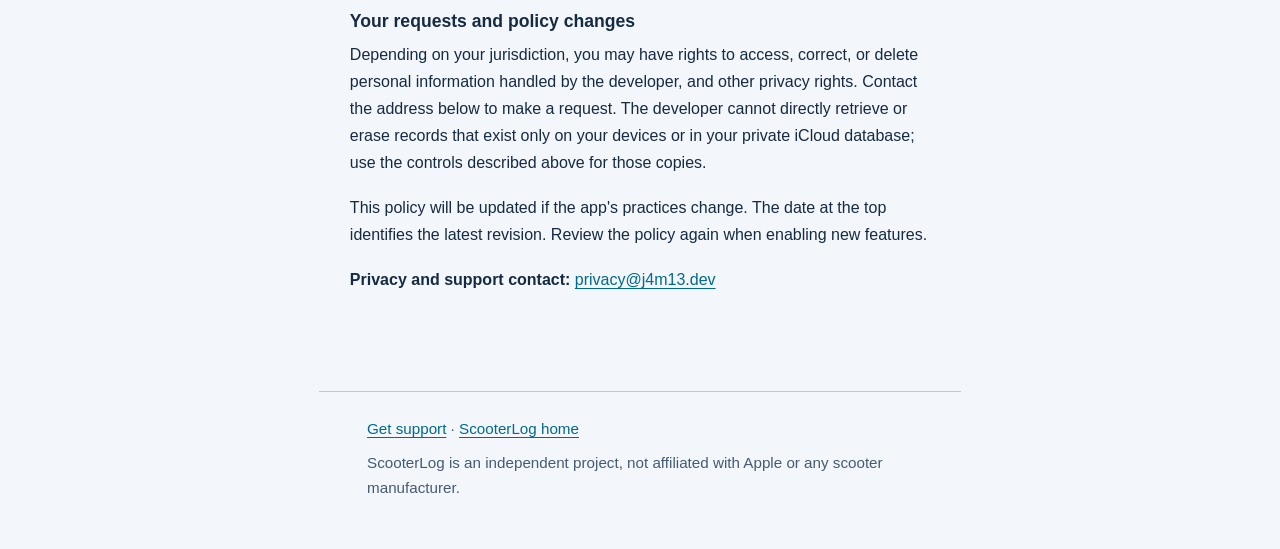
==== commit cda42f89: "Save uncommitted changes" ====
--- a/docs/privacy/index.html
+++ b/docs/privacy/index.html
@@ -59,6 +59,7 @@
 
     <h2 id="choices">Sharing, retention, and deletion</h2>
     <h3>Exporting rides</h3>
+    <p>Individual ride sharing on iPhone offers a stats-only share without route coordinates or a date. An optional route share removes recorded points within 200 meters of the start and end and omits timestamps and the ride identifier. Remaining route coordinates can still identify sensitive locations. A trimmed ride is saved as a separate ride, and the original remains until you delete it.</p>
     <p><strong>History &gt; Download all activities</strong> prepares completed rides as JSON and GPX files and opens the system share sheet. These files contain sensitive route coordinates and times, but not heart-rate data. Only share them with people and services you trust. Copies you save or send are controlled by you and the receiving service; deleting a ride in ScooterLog does not erase exported copies.</p>
     <h3>Local data and permissions</h3>
     <p>The app retains local rides and saved places until you delete them or remove the app's data. Delete a ride from History; the app asks the paired device to delete its copy and, when iCloud sync is enabled, removes the cloud ride on a subsequent sync. A small ride-deletion marker remains locally to prevent accidental reimport from the companion. Saved-place deletion information may also be retained and synced to prevent deleted places reappearing.</p>
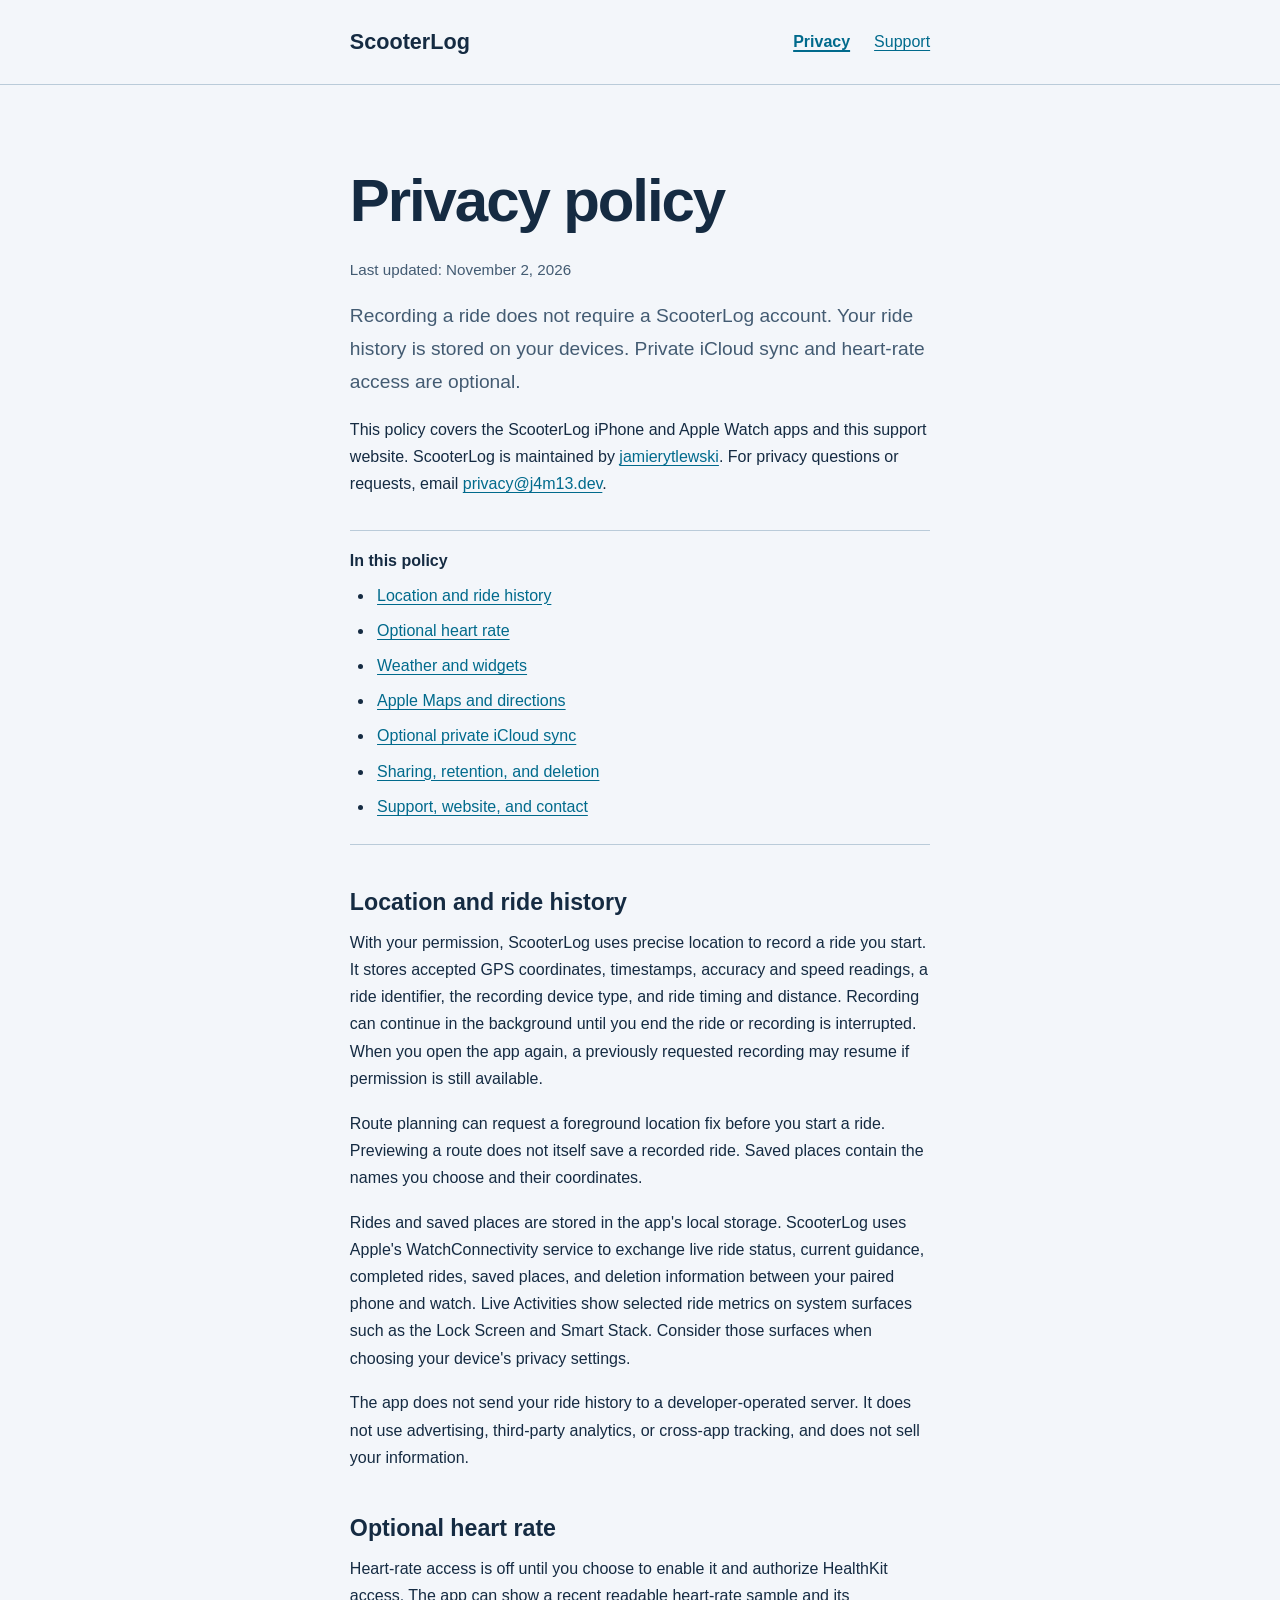
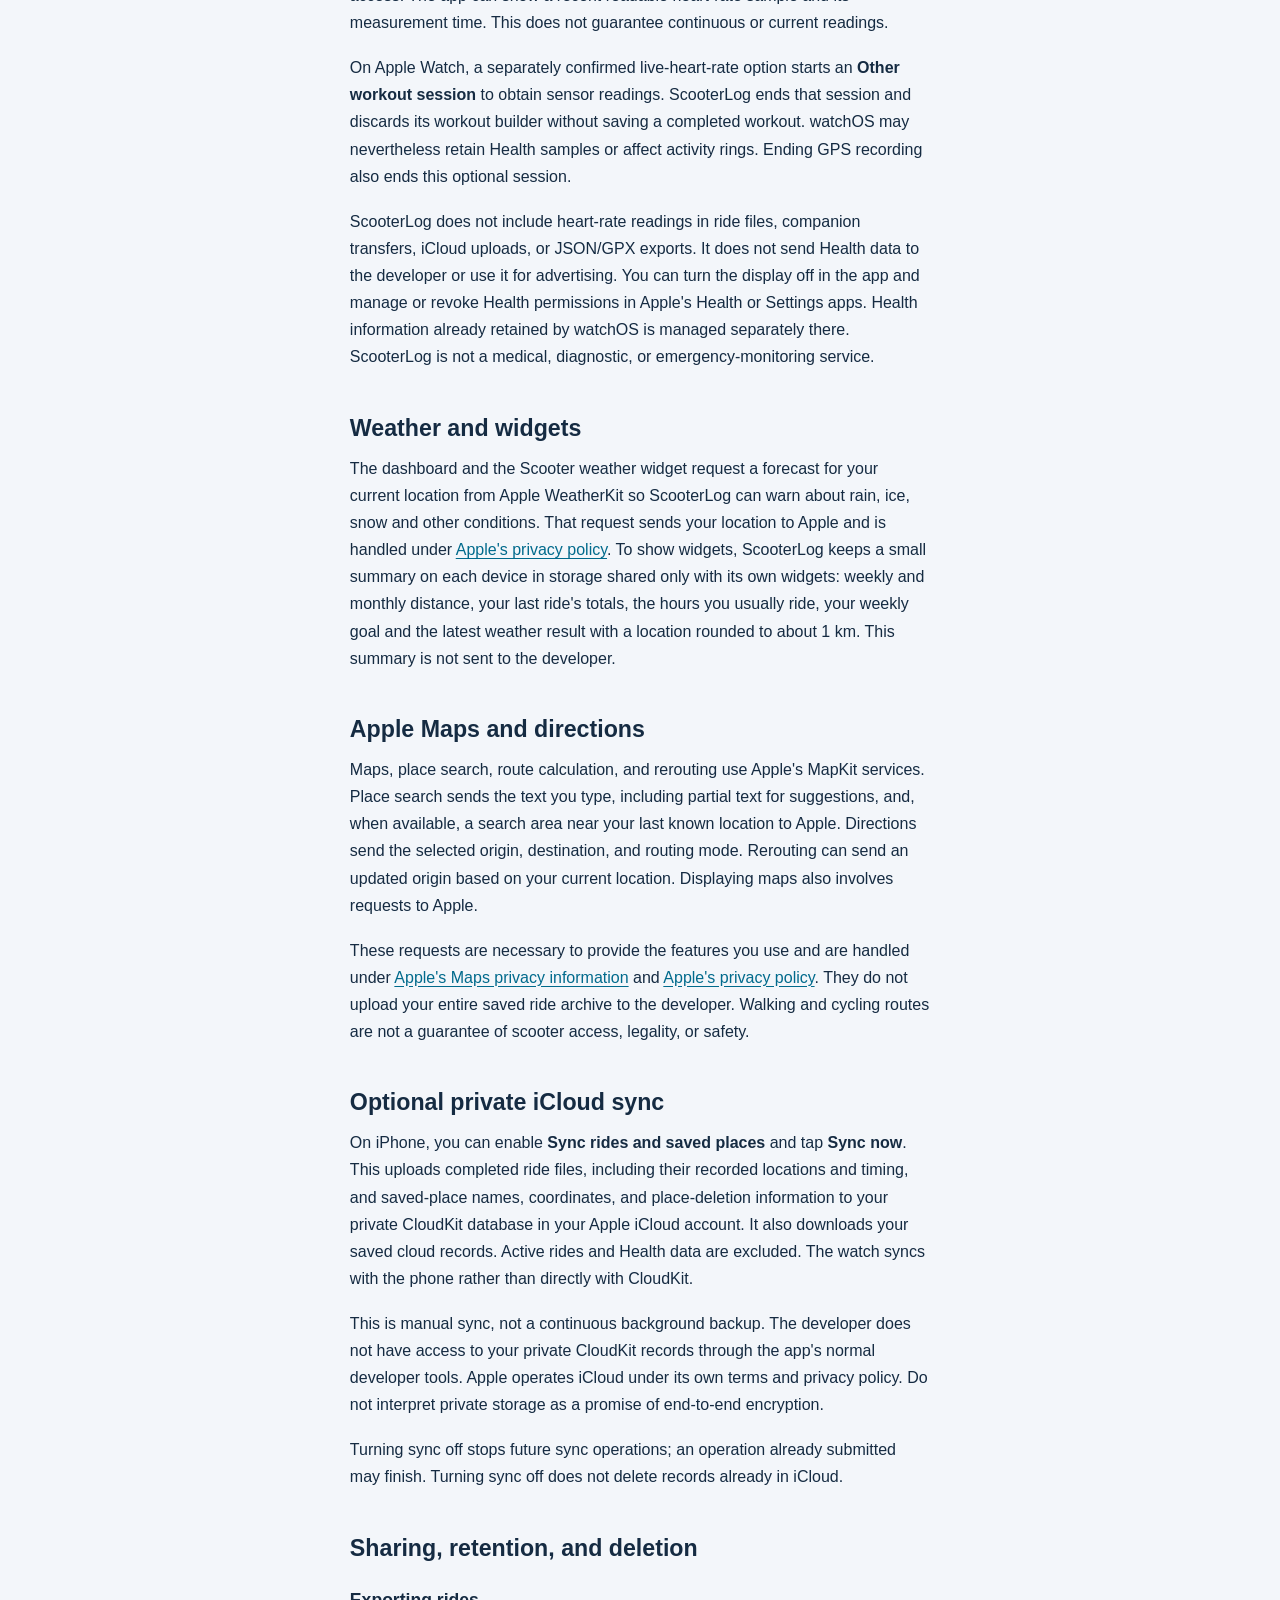
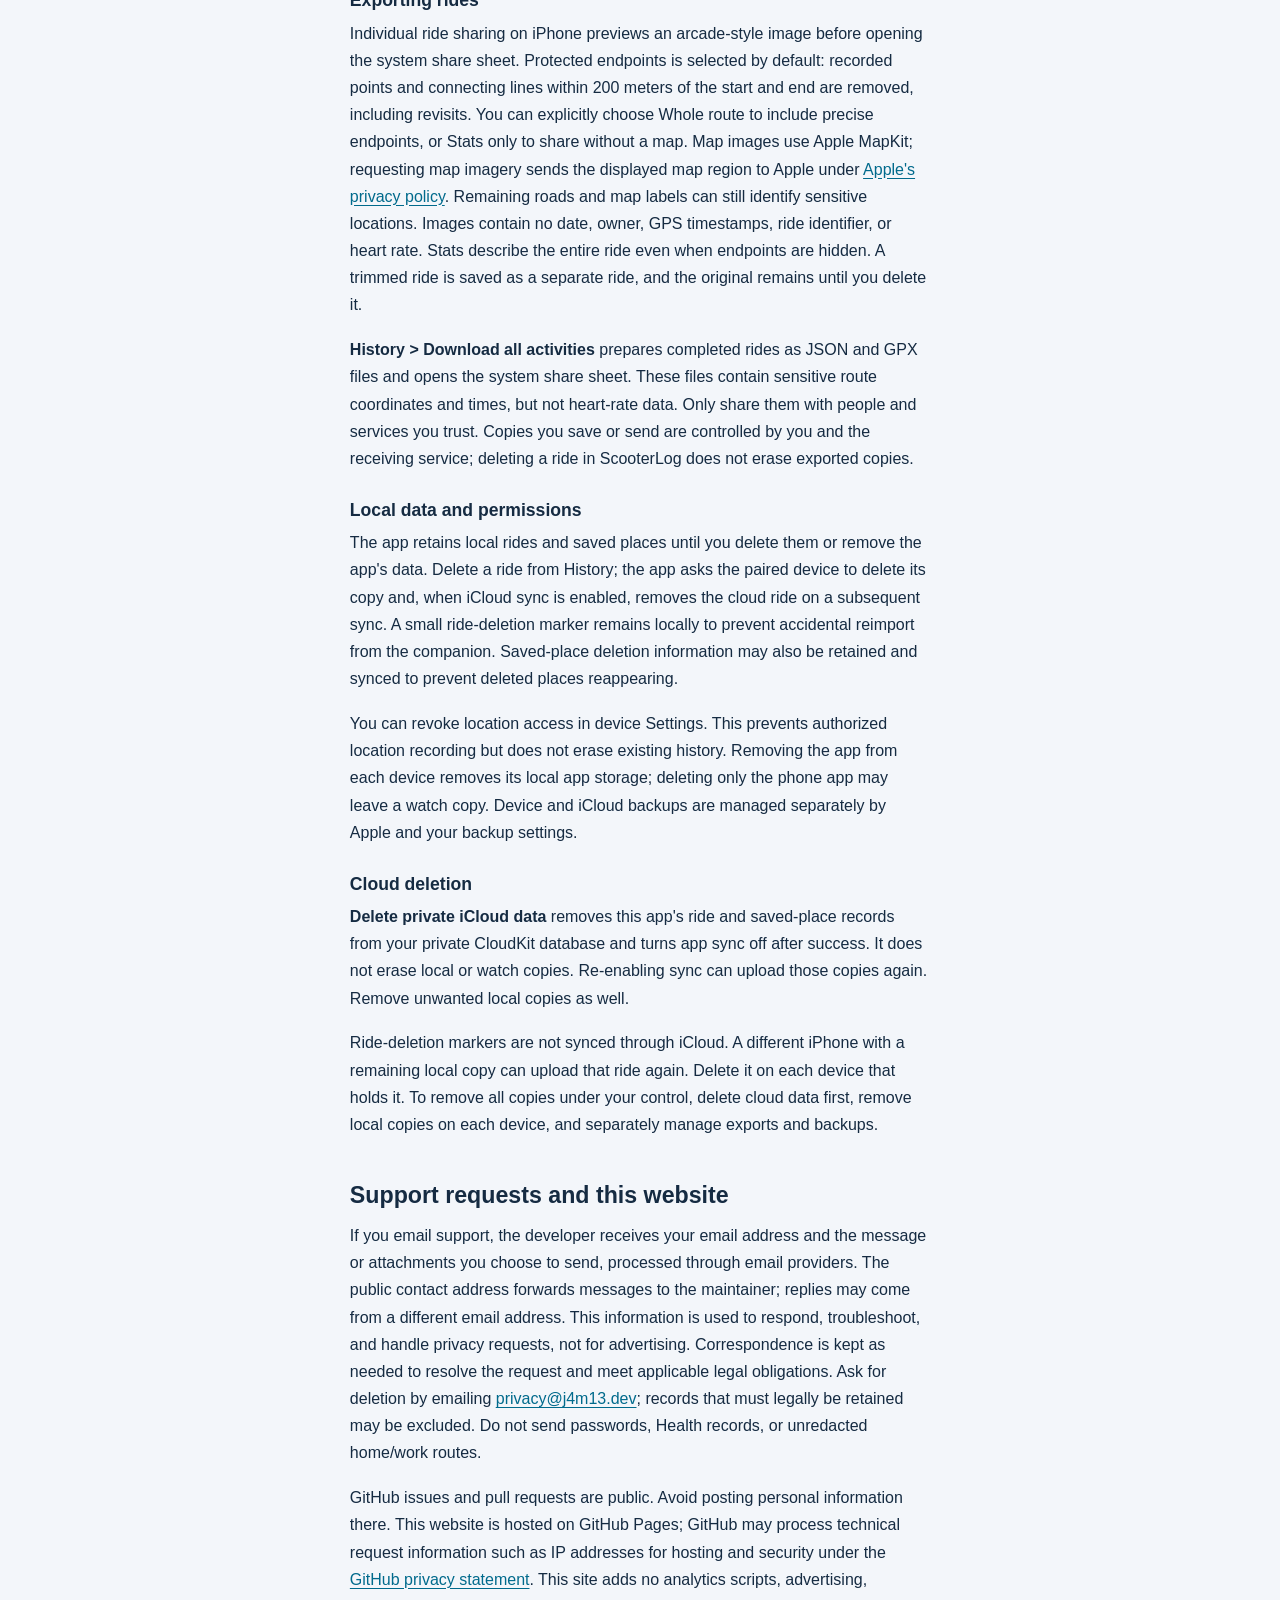
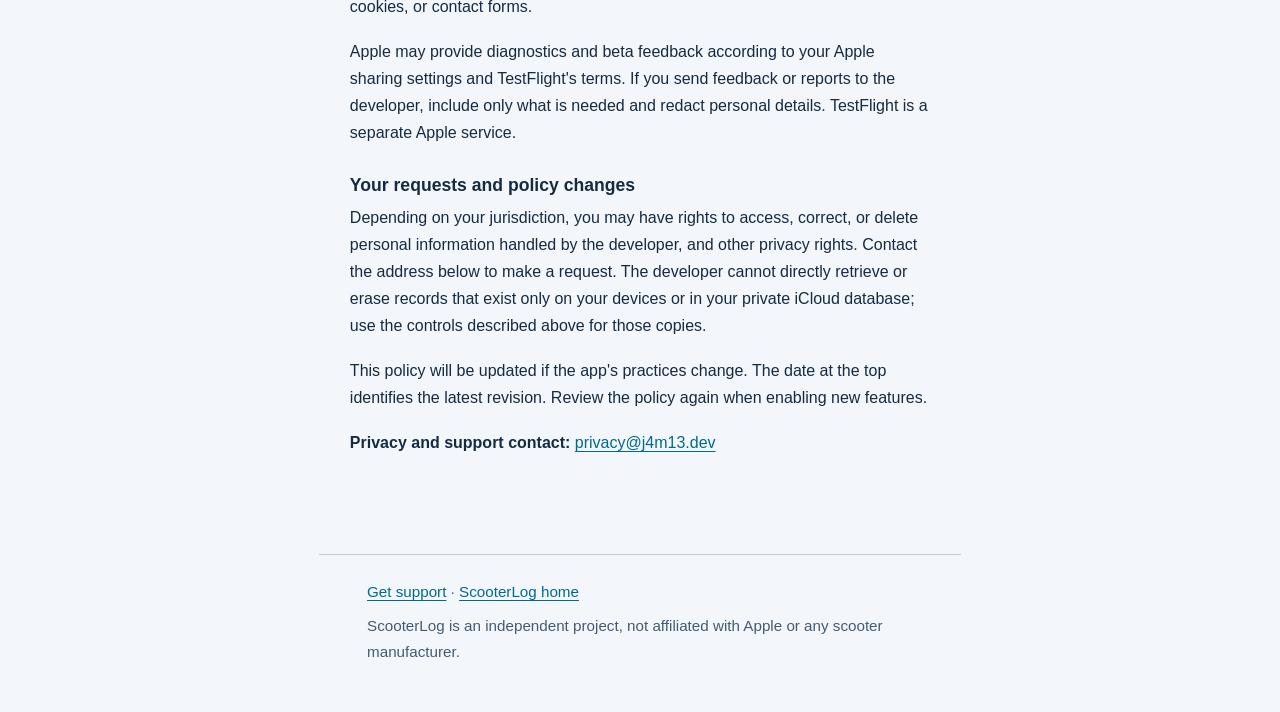
==== commit 9d2c54f0: "Optimus Prime rolls out arcade scorecards and rescues stranded rides Add neon ride images with MapKi" ====
--- a/docs/privacy/index.html
+++ b/docs/privacy/index.html
@@ -59,7 +59,7 @@
 
     <h2 id="choices">Sharing, retention, and deletion</h2>
     <h3>Exporting rides</h3>
-    <p>Individual ride sharing on iPhone offers a stats-only share without route coordinates or a date. An optional route share removes recorded points within 200 meters of the start and end and omits timestamps and the ride identifier. Remaining route coordinates can still identify sensitive locations. A trimmed ride is saved as a separate ride, and the original remains until you delete it.</p>
+    <p>Individual ride sharing on iPhone previews an arcade-style image before opening the system share sheet. Protected endpoints is selected by default: recorded points and connecting lines within 200 meters of the start and end are removed, including revisits. You can explicitly choose Whole route to include precise endpoints, or Stats only to share without a map. Map images use Apple MapKit; requesting map imagery sends the displayed map region to Apple under <a href="https://www.apple.com/legal/privacy/">Apple's privacy policy</a>. Remaining roads and map labels can still identify sensitive locations. Images contain no date, owner, GPS timestamps, ride identifier, or heart rate. Stats describe the entire ride even when endpoints are hidden. A trimmed ride is saved as a separate ride, and the original remains until you delete it.</p>
     <p><strong>History &gt; Download all activities</strong> prepares completed rides as JSON and GPX files and opens the system share sheet. These files contain sensitive route coordinates and times, but not heart-rate data. Only share them with people and services you trust. Copies you save or send are controlled by you and the receiving service; deleting a ride in ScooterLog does not erase exported copies.</p>
     <h3>Local data and permissions</h3>
     <p>The app retains local rides and saved places until you delete them or remove the app's data. Delete a ride from History; the app asks the paired device to delete its copy and, when iCloud sync is enabled, removes the cloud ride on a subsequent sync. A small ride-deletion marker remains locally to prevent accidental reimport from the companion. Saved-place deletion information may also be retained and synced to prevent deleted places reappearing.</p>
